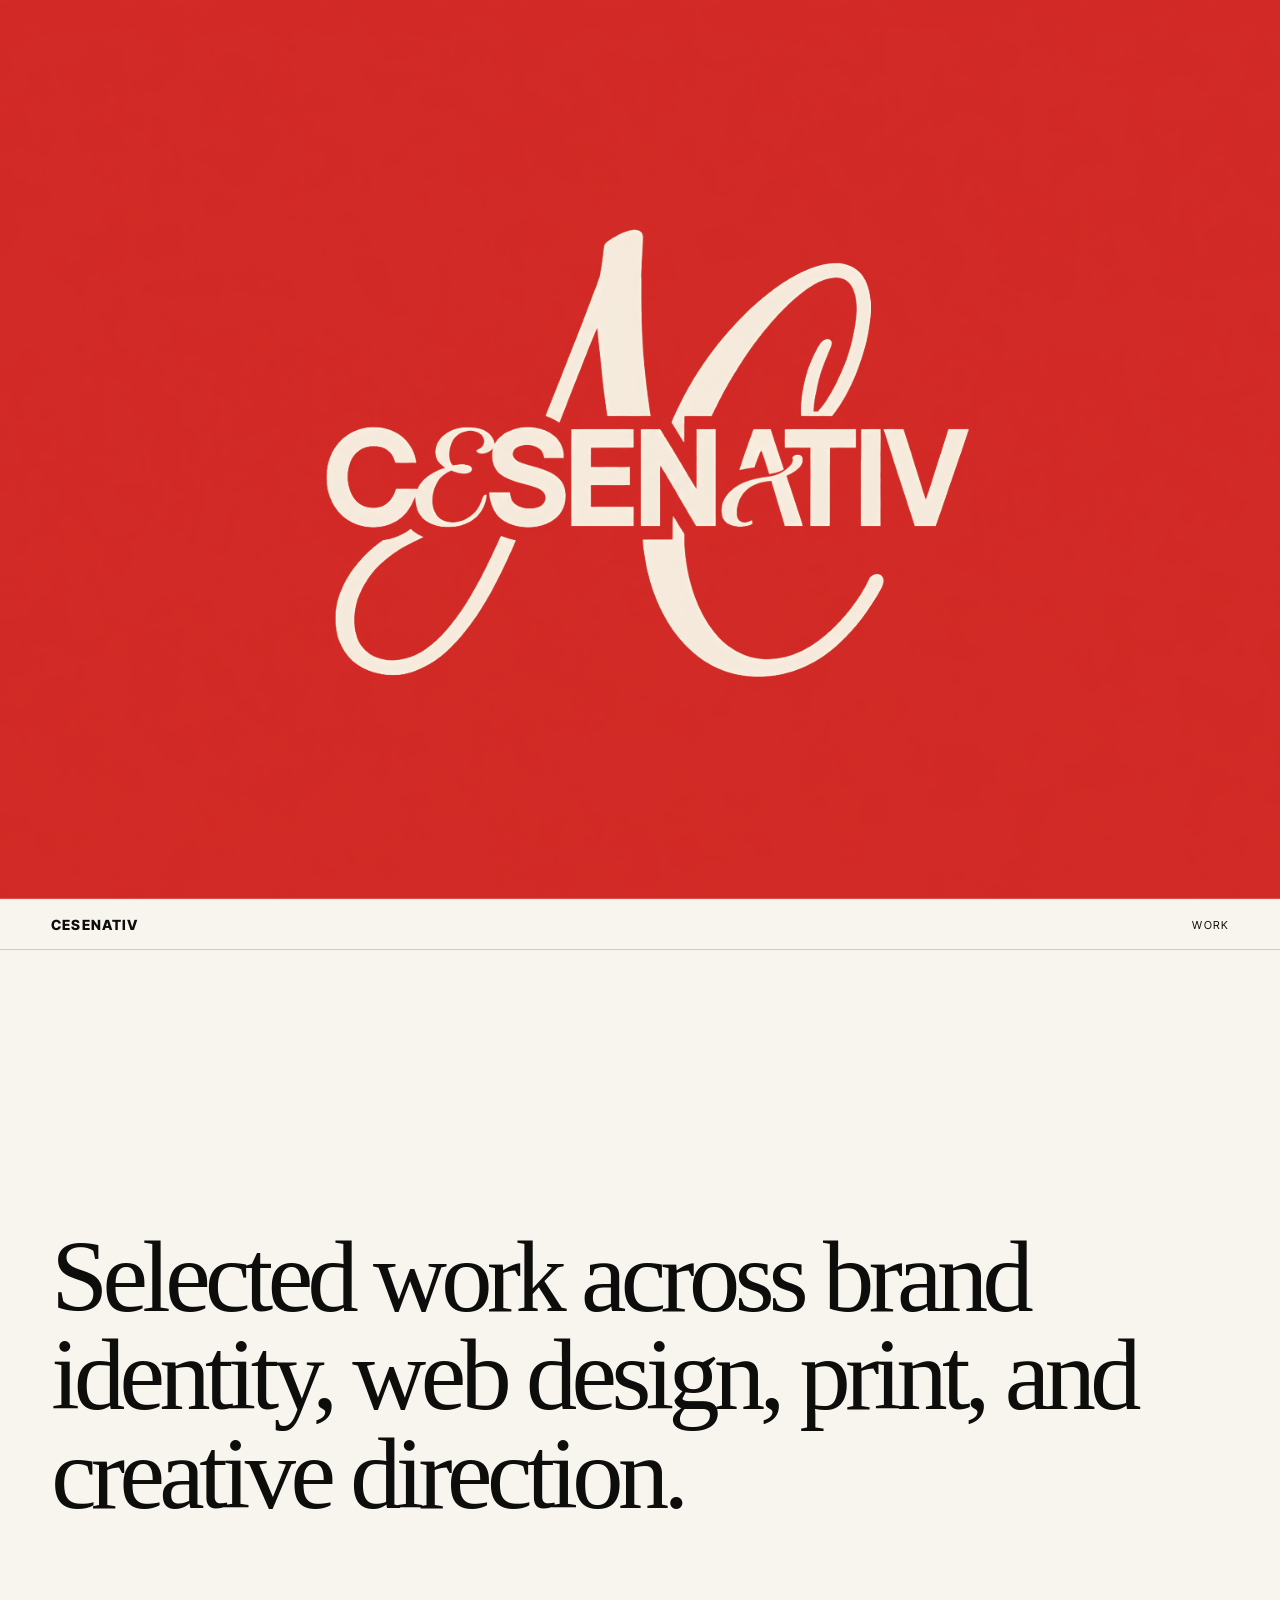
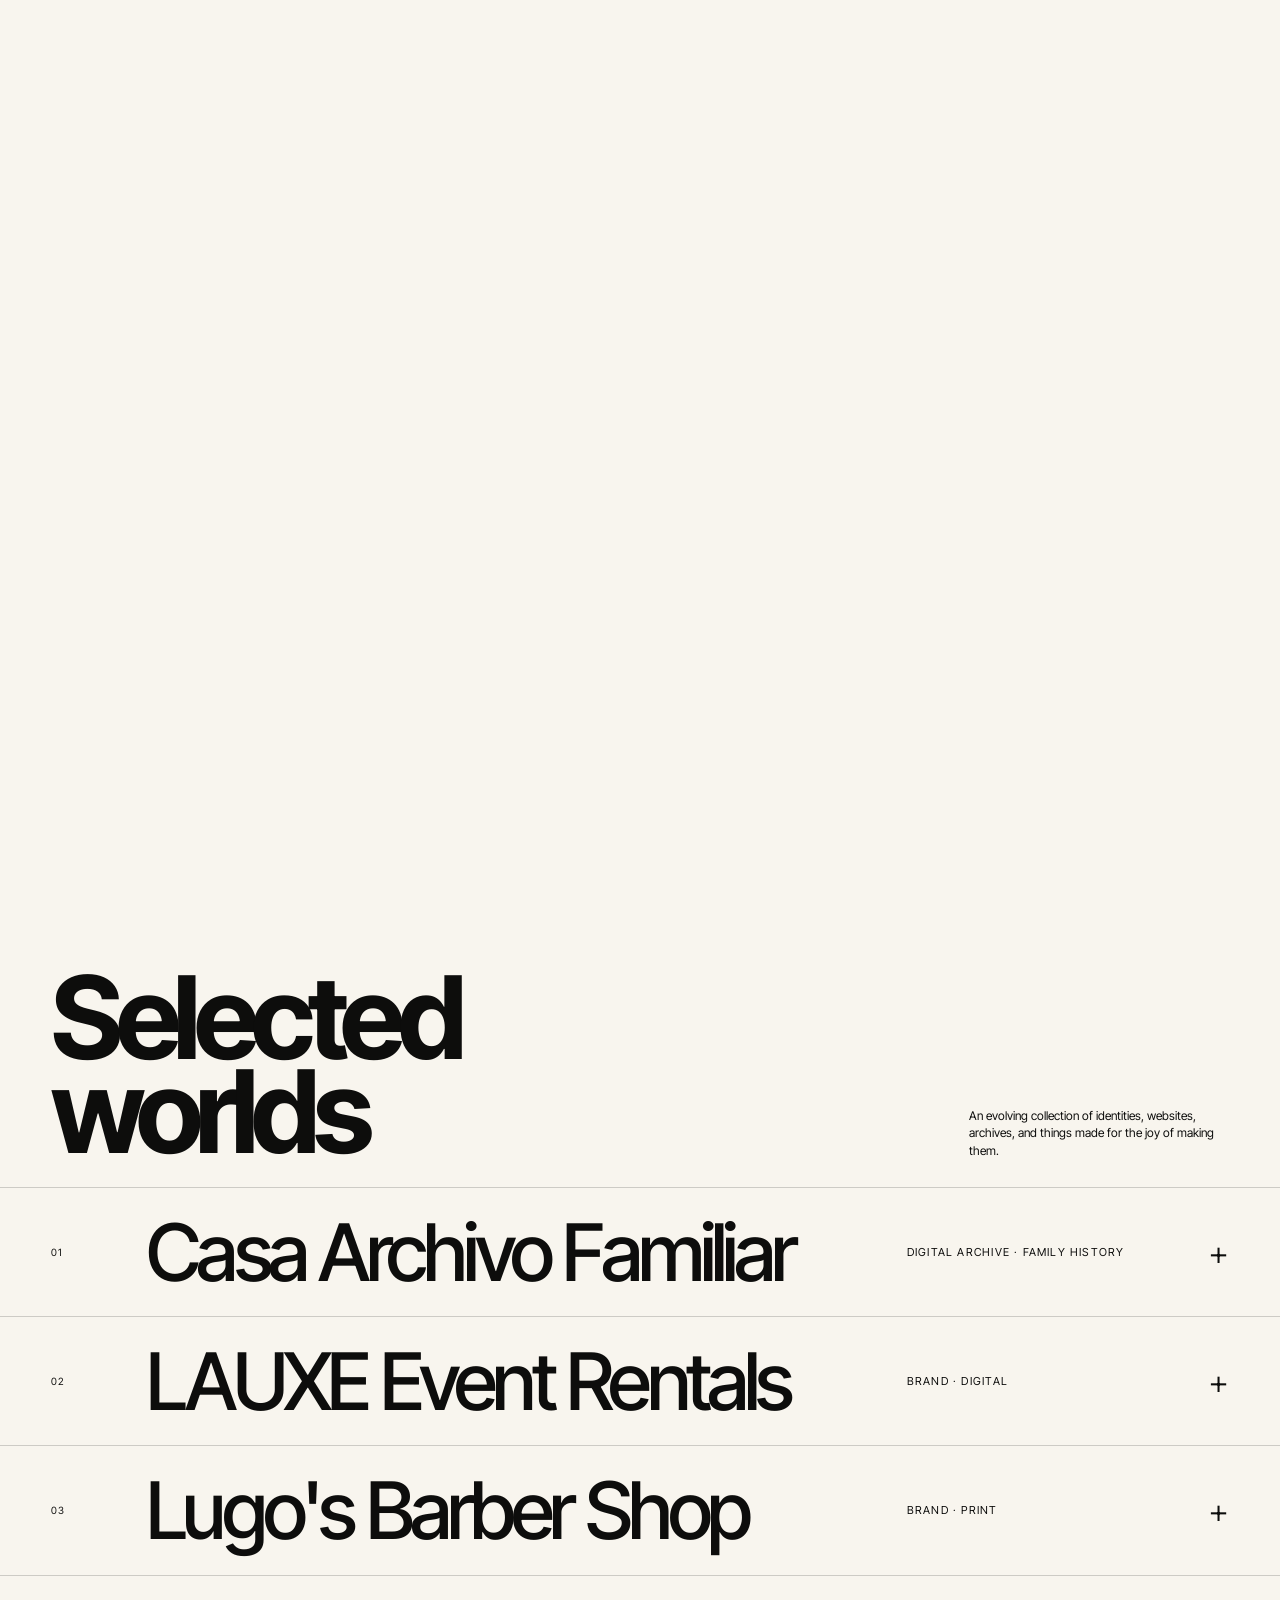
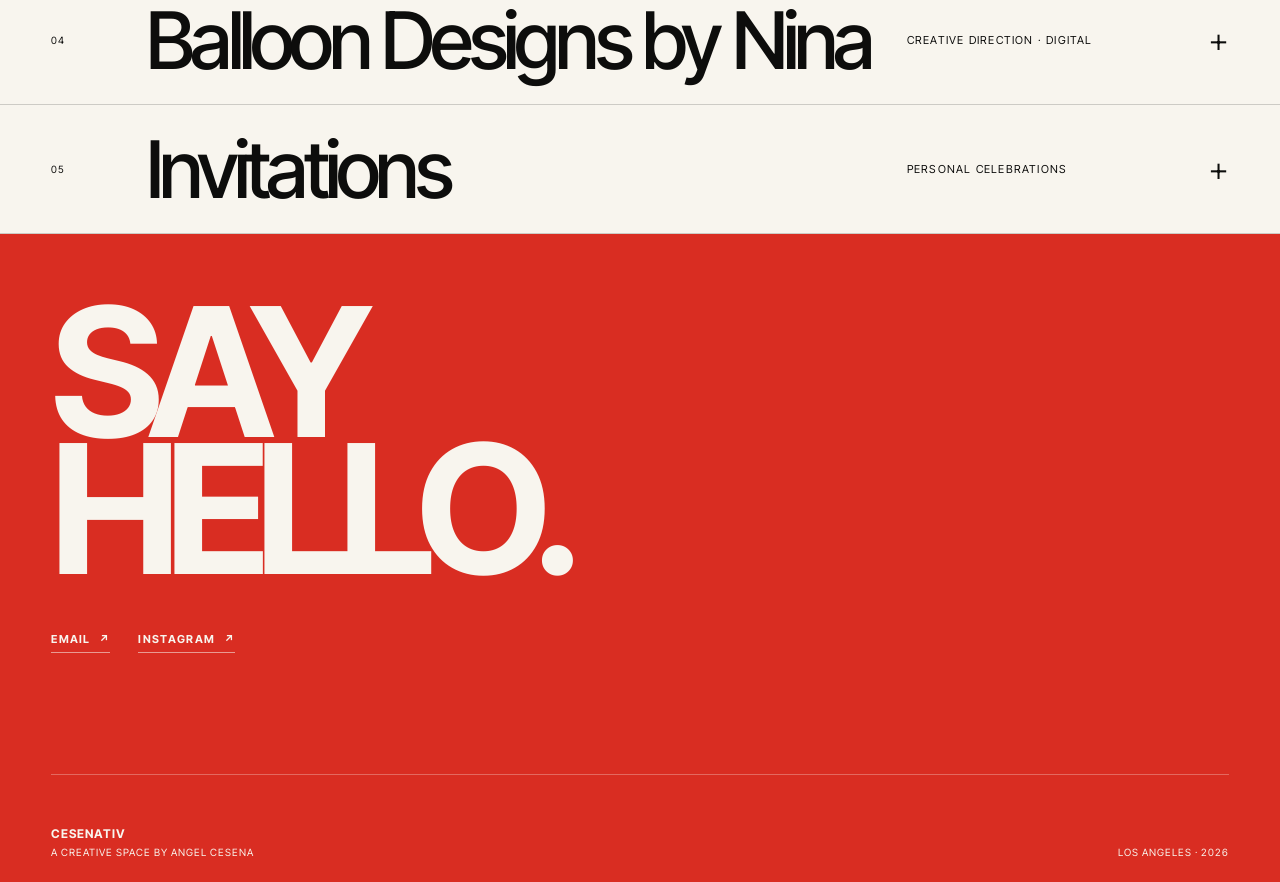
==== index.html @ b9d5e125 "Simplify mobile ending with Say Hello section" ====
<!doctype html>
<html lang="en">
<head>
  <meta charset="utf-8">
  <meta name="viewport" content="width=device-width,initial-scale=1,viewport-fit=cover">
  <meta name="theme-color" content="#f8f5ee">
  <meta name="description" content="CESENATIV — a creative space by Angel Cesena.">
  <title>CESENATIV — Angel Cesena</title>
  <link rel="preconnect" href="https://fonts.googleapis.com">
  <link rel="preconnect" href="https://fonts.gstatic.com" crossorigin>
  <link href="https://fonts.googleapis.com/css2?family=Inter+Tight:wght@400;500;600;700;800&display=swap" rel="stylesheet">
  <style>
    :root{--cream:#f8f5ee;--ink:#0d0d0c;--red:#d92d22;--line:rgba(13,13,12,.18);--pad:clamp(18px,4vw,62px)}
    *{box-sizing:border-box}html{scroll-behavior:smooth}body{margin:0;background:var(--cream);color:var(--ink);font-family:'Inter Tight',Arial,sans-serif;-webkit-font-smoothing:antialiased}a{color:inherit;text-decoration:none}img{display:block;width:100%}.serif{font-family:Georgia,'Times New Roman',serif;font-weight:400}
    .film{height:100svh;overflow:hidden;background:var(--red)}.hero-art{width:100%;height:100%;object-fit:cover;object-position:center;display:block}
    .nav{position:sticky;top:0;z-index:30;display:flex;align-items:center;justify-content:space-between;padding:16px var(--pad);background:rgba(248,245,238,.94);backdrop-filter:blur(12px);border-bottom:1px solid var(--line)}.brand{font-size:14px;font-weight:800;letter-spacing:.08em}.navlinks{display:flex;gap:20px;font-size:11px;text-transform:uppercase;letter-spacing:.1em}
    .manifesto{min-height:170svh;position:relative}.manifesto-inner{position:sticky;top:49px;min-height:calc(100svh - 49px);display:flex;align-items:center;padding:70px var(--pad)}.manifesto p{max-width:1320px;margin:0;font-size:clamp(49px,8vw,122px);line-height:.96;letter-spacing:-.055em}.manifesto .char{opacity:.13;transition:opacity .05s linear}.manifesto .char.on{opacity:1}
    .work-head{display:flex;justify-content:space-between;align-items:end;gap:30px;padding:90px var(--pad) 28px;border-bottom:1px solid var(--line)}.work-head h1{margin:0;font-size:clamp(55px,9vw,138px);line-height:.82;letter-spacing:-.065em}.work-head p{max-width:260px;margin:0;font-size:12px;line-height:1.45}
    .work-row{border-bottom:1px solid var(--line)}.work-row summary{list-style:none;cursor:pointer;display:grid;grid-template-columns:75px 1fr minmax(160px,260px) 42px;gap:20px;align-items:center;padding:30px var(--pad)}.work-row summary::-webkit-details-marker{display:none}.row-title{font-size:clamp(42px,6.2vw,96px);font-weight:500;line-height:.86;letter-spacing:-.06em}.row-type{font-size:11px;text-transform:uppercase;letter-spacing:.11em}.plus{font-size:34px;font-weight:300;text-align:right;transition:transform .25s ease}.work-row[open] .plus{transform:rotate(45deg)}.drop{display:grid;grid-template-columns:minmax(0,1.4fr) minmax(240px,.6fr);gap:var(--pad);padding:10px var(--pad) var(--pad)}.drop-media{overflow:hidden;aspect-ratio:16/10;background:#ddd}.drop-media img{height:100%;object-fit:cover}.drop-copy{display:flex;flex-direction:column;justify-content:flex-end;align-items:flex-start;padding-bottom:5px}.drop-copy p{max-width:390px;margin:0;font-size:15px;line-height:1.5}.invite-drop{grid-template-columns:1.15fr .85fr}.invite-stack{display:grid;grid-template-columns:1fr 1fr;gap:12px}.invite-stack img{height:100%;object-fit:cover;min-height:0}
    .project{display:grid;grid-template-columns:minmax(0,1.35fr) minmax(280px,.65fr);gap:var(--pad);padding:var(--pad);border-bottom:1px solid var(--line)}.project:nth-of-type(even){grid-template-columns:minmax(280px,.65fr) minmax(0,1.35fr)}.project:nth-of-type(even) .project-media{order:2}.project-media{overflow:hidden;background:#ddd;aspect-ratio:4/3}.project-media img{height:100%;object-fit:cover;transition:transform .7s ease}.project:hover .project-media img{transform:scale(1.02)}.project-info{display:flex;flex-direction:column;justify-content:space-between;padding:2px 0}.num,.meta{font-size:10px;text-transform:uppercase;letter-spacing:.13em}.project h2{margin:50px 0 18px;font-size:clamp(45px,6vw,94px);line-height:.9;letter-spacing:-.055em}.project p{max-width:400px;margin:0;font-size:14px;line-height:1.5}.visit{display:inline-block;margin-top:28px;font-size:11px;font-weight:700;text-transform:uppercase;letter-spacing:.1em}.visit:after{content:' ↗'}
    .type-project{display:grid;grid-template-columns:120px 1fr auto;align-items:center;gap:30px;padding:clamp(70px,10vw,145px) var(--pad);background:var(--red);color:var(--cream);border-bottom:1px solid var(--ink)}.type-project h2{font-size:clamp(52px,9.5vw,150px);line-height:.83;letter-spacing:-.065em;margin:0}.type-project p{max-width:230px;font-size:12px;line-height:1.45;margin:0}.type-project .visit{margin-top:16px}
    .invitations{padding:95px var(--pad) 110px;background:var(--ink);color:var(--cream)}.invite-head{display:grid;grid-template-columns:1fr 1fr;gap:30px;align-items:end;margin-bottom:50px}.invite-head h2{font-size:clamp(56px,10vw,150px);line-height:.82;letter-spacing:-.065em;margin:0}.invite-head p{max-width:360px;margin:0 0 5px;font-size:14px;line-height:1.5}.invite-wall{display:grid;grid-template-columns:1.2fr .8fr;gap:18px}.invite-wall img{height:100%;object-fit:cover}.invite-main{aspect-ratio:1/1}.invite-pair{display:grid;grid-template-rows:1fr 1fr;gap:18px}.invite-pair figure{margin:0;overflow:hidden;min-height:0}
    .playground{position:relative;min-height:1200px;overflow:hidden;padding:95px var(--pad)}.playground h2{font-size:clamp(60px,12vw,180px);line-height:.78;letter-spacing:-.07em;margin:0;position:relative;z-index:2}.scribble{position:absolute;border-radius:50%;background:var(--red);width:38vw;height:38vw;right:-8vw;top:220px}.work-bit{position:absolute;margin:0;background:white;padding:10px;box-shadow:0 16px 50px rgba(0,0,0,.13);transition:transform .35s ease;z-index:3}.work-bit:hover{transform:rotate(0deg) scale(1.025)}.work-bit img{height:100%;object-fit:cover}.work-bit figcaption{font-size:12px;font-weight:700;text-transform:uppercase;letter-spacing:.08em;padding:10px 3px 3px}.bit-one{width:min(35vw,470px);left:7vw;top:330px;transform:rotate(-5deg)}.bit-two{width:min(29vw,390px);right:9vw;top:510px;transform:rotate(7deg)}.bit-three{width:min(33vw,440px);left:34vw;top:760px;transform:rotate(-2deg)}.stamp{position:absolute;font:italic clamp(40px,7vw,110px) Georgia,serif;color:var(--red);right:6vw;bottom:85px;transform:rotate(-8deg)}
    .end{background:var(--red);color:var(--cream);padding:100px var(--pad) 24px}.end h2{font-size:clamp(76px,15vw,220px);line-height:.76;letter-spacing:-.075em;margin:0}.end-row{display:flex;justify-content:space-between;align-items:end;gap:30px;margin-top:90px;font-size:11px;text-transform:uppercase;letter-spacing:.1em}
    @media(max-width:760px){.merge-word{font-size:clamp(48px,16vw,76px)}.final-word{font-size:clamp(54px,18vw,86px)}.nav{padding:15px 18px}.navlinks{gap:14px}.manifesto{min-height:150svh}.manifesto-inner{padding:55px 18px}.manifesto p{font-size:clamp(45px,13vw,65px)}.work-head{padding:80px 18px 22px;align-items:start;flex-direction:column}.work-row summary{grid-template-columns:26px 1fr 30px;gap:10px;padding:25px 18px}.row-title{font-size:clamp(39px,12.5vw,58px);line-height:.9}.row-type{display:none}.plus{font-size:28px}.drop,.invite-drop{grid-template-columns:1fr;gap:22px;padding:0 18px 28px}.drop-media{aspect-ratio:4/5}.drop-copy{padding:0 0 5px}.invite-stack{gap:8px}}
    .hello{min-height:72svh;background:var(--red);color:var(--cream);padding:70px var(--pad) 22px;display:flex;flex-direction:column;justify-content:space-between}.hello h2{margin:0;font-size:clamp(78px,18vw,180px);line-height:.76;letter-spacing:-.075em}.hello-links{display:flex;gap:28px;margin-top:54px}.hello-links a{font-size:11px;font-weight:700;letter-spacing:.12em;text-transform:uppercase;border-bottom:1px solid rgba(248,245,238,.55);padding-bottom:6px}.hello-links span{margin-left:5px}.hello-foot{display:flex;justify-content:space-between;align-items:flex-end;gap:24px;padding-top:50px;font-size:10px;line-height:1.5;text-transform:uppercase;letter-spacing:.1em;border-top:1px solid rgba(248,245,238,.3)}.hello-foot div{display:flex;flex-direction:column;gap:2px}.hello-foot strong{font-size:12px;letter-spacing:.08em}
    @media(max-width:760px){.hello{min-height:70svh;padding:62px 18px 18px}.hello h2{font-size:clamp(76px,24vw,112px);line-height:.78}.hello-links{margin-top:44px;gap:22px}.hello-foot{padding-top:34px;align-items:flex-start;flex-direction:column;gap:16px}}
    @media(prefers-reduced-motion:reduce){html{scroll-behavior:auto}.project-media img,.work-bit{transition:none}.word-a,.word-b,.merge-plus{display:none}.final-word{animation:none;opacity:1;transform:none;filter:none}}
  </style>
</head>
<body>
  <header class="film" id="top"><img class="hero-art" src="assets/cesenativ-hero.png" alt="CESENATIV"></header>
  <nav class="nav"><a class="brand" href="#top">CESENATIV</a><div class="navlinks"><a href="#work">Work</a></div></nav>
  <main>
    <section class="manifesto"><div class="manifesto-inner"><p class="serif" data-scroll-text>Selected work across brand identity, web design, print, and creative direction.</p></div></section>
    <section id="work"><header class="work-head"><h1>Selected<br>worlds</h1><p>An evolving collection of identities, websites, archives, and things made for the joy of making them.</p></header>
      <details class="work-row"><summary><span class="num">01</span><span class="row-title">Casa Archivo Familiar</span><span class="row-type">Digital archive · Family history</span><span class="plus">+</span></summary><div class="drop"><a class="drop-media" href="https://casaarchivofamiliar.com" target="_blank" rel="noreferrer"><img src="CAF_project_card.png" alt="Casa Archivo Familiar"></a><div class="drop-copy"><p>A living home for generations of photographs and family stories.</p><a class="visit" href="https://casaarchivofamiliar.com" target="_blank" rel="noreferrer">Enter the archive</a></div></div></details>
      <details class="work-row"><summary><span class="num">02</span><span class="row-title">LAUXE Event Rentals</span><span class="row-type">Brand · Digital</span><span class="plus">+</span></summary><div class="drop"><a class="drop-media" href="https://lauxeeventrentals.netlify.app" target="_blank" rel="noreferrer"><img src="assets/lauxe-site.jpg" alt="LAUXE Event Rentals"></a><div class="drop-copy"><p>A dramatic identity and mobile experience for celebrations with presence.</p><a class="visit" href="https://lauxeeventrentals.netlify.app" target="_blank" rel="noreferrer">View site</a></div></div></details>
      <details class="work-row"><summary><span class="num">03</span><span class="row-title">Lugo's Barber Shop</span><span class="row-type">Brand · Print</span><span class="plus">+</span></summary><div class="drop"><div class="drop-media"><img src="LUGOSBANNER.png" alt="Lugo's Barber Shop"></div><div class="drop-copy"><p>Neighborhood heritage shaped into a confident barbershop identity.</p></div></div></details>
      <details class="work-row"><summary><span class="num">04</span><span class="row-title">Balloon Designs by Nina</span><span class="row-type">Creative direction · Digital</span><span class="plus">+</span></summary><div class="drop"><a class="drop-media" href="https://balloonsbynina.com" target="_blank" rel="noreferrer"><img src="assets/bdn-site-mobile.jpg" alt="Balloon Designs by Nina website"></a><div class="drop-copy"><p>The family studio where so much of my eye was formed.</p><a class="visit" href="https://balloonsbynina.com" target="_blank" rel="noreferrer">Visit site</a></div></div></details>
      <details class="work-row"><summary><span class="num">05</span><span class="row-title">Invitations</span><span class="row-type">Personal celebrations</span><span class="plus">+</span></summary><div class="drop invite-drop"><div class="drop-media"><img src="assets/roundup.jpg" alt="Angel's 28th Roundup invitation world"></div><div class="invite-stack"><img src="a-charmed-gathering-invie-front.jpg" alt="A Charmed Gathering invitation front"><img src="a-charmed-gathering-invite-back.jpg" alt="A Charmed Gathering invitation back"></div></div></details>
    </section>
    <section class="hello" id="hello">
      <div class="hello-inner">
        <h2>SAY<br>HELLO.</h2>
        <div class="hello-links">
          <a href="mailto:" aria-label="Email Angel">EMAIL <span>↗</span></a>
          <a href="https://www.instagram.com/" target="_blank" rel="noreferrer" aria-label="Instagram">INSTAGRAM <span>↗</span></a>
        </div>
      </div>
      <div class="hello-foot">
        <div><strong>CESENATIV</strong><span>A creative space by Angel Cesena</span></div>
        <span>Los Angeles · 2026</span>
      </div>
    </section>
  </main>
  <script>
    const text=document.querySelector('[data-scroll-text]');
    const chars=[...text.textContent].map(c=>{const s=document.createElement('span');s.className='char';s.textContent=c;return s});text.textContent='';chars.forEach(s=>text.appendChild(s));
    let ticking=false;function reveal(){const section=document.querySelector('.manifesto'),start=section.offsetTop-innerHeight*.68,end=section.offsetTop+section.offsetHeight-innerHeight,progress=Math.max(0,Math.min(1,(scrollY-start)/Math.max(1,end-start))),count=Math.floor(progress*(chars.length+5));chars.forEach((c,i)=>c.classList.toggle('on',i<count));ticking=false}addEventListener('scroll',()=>{if(!ticking){requestAnimationFrame(reveal);ticking=true}},{passive:true});addEventListener('resize',reveal);reveal();
  </script>
</body>
</html>
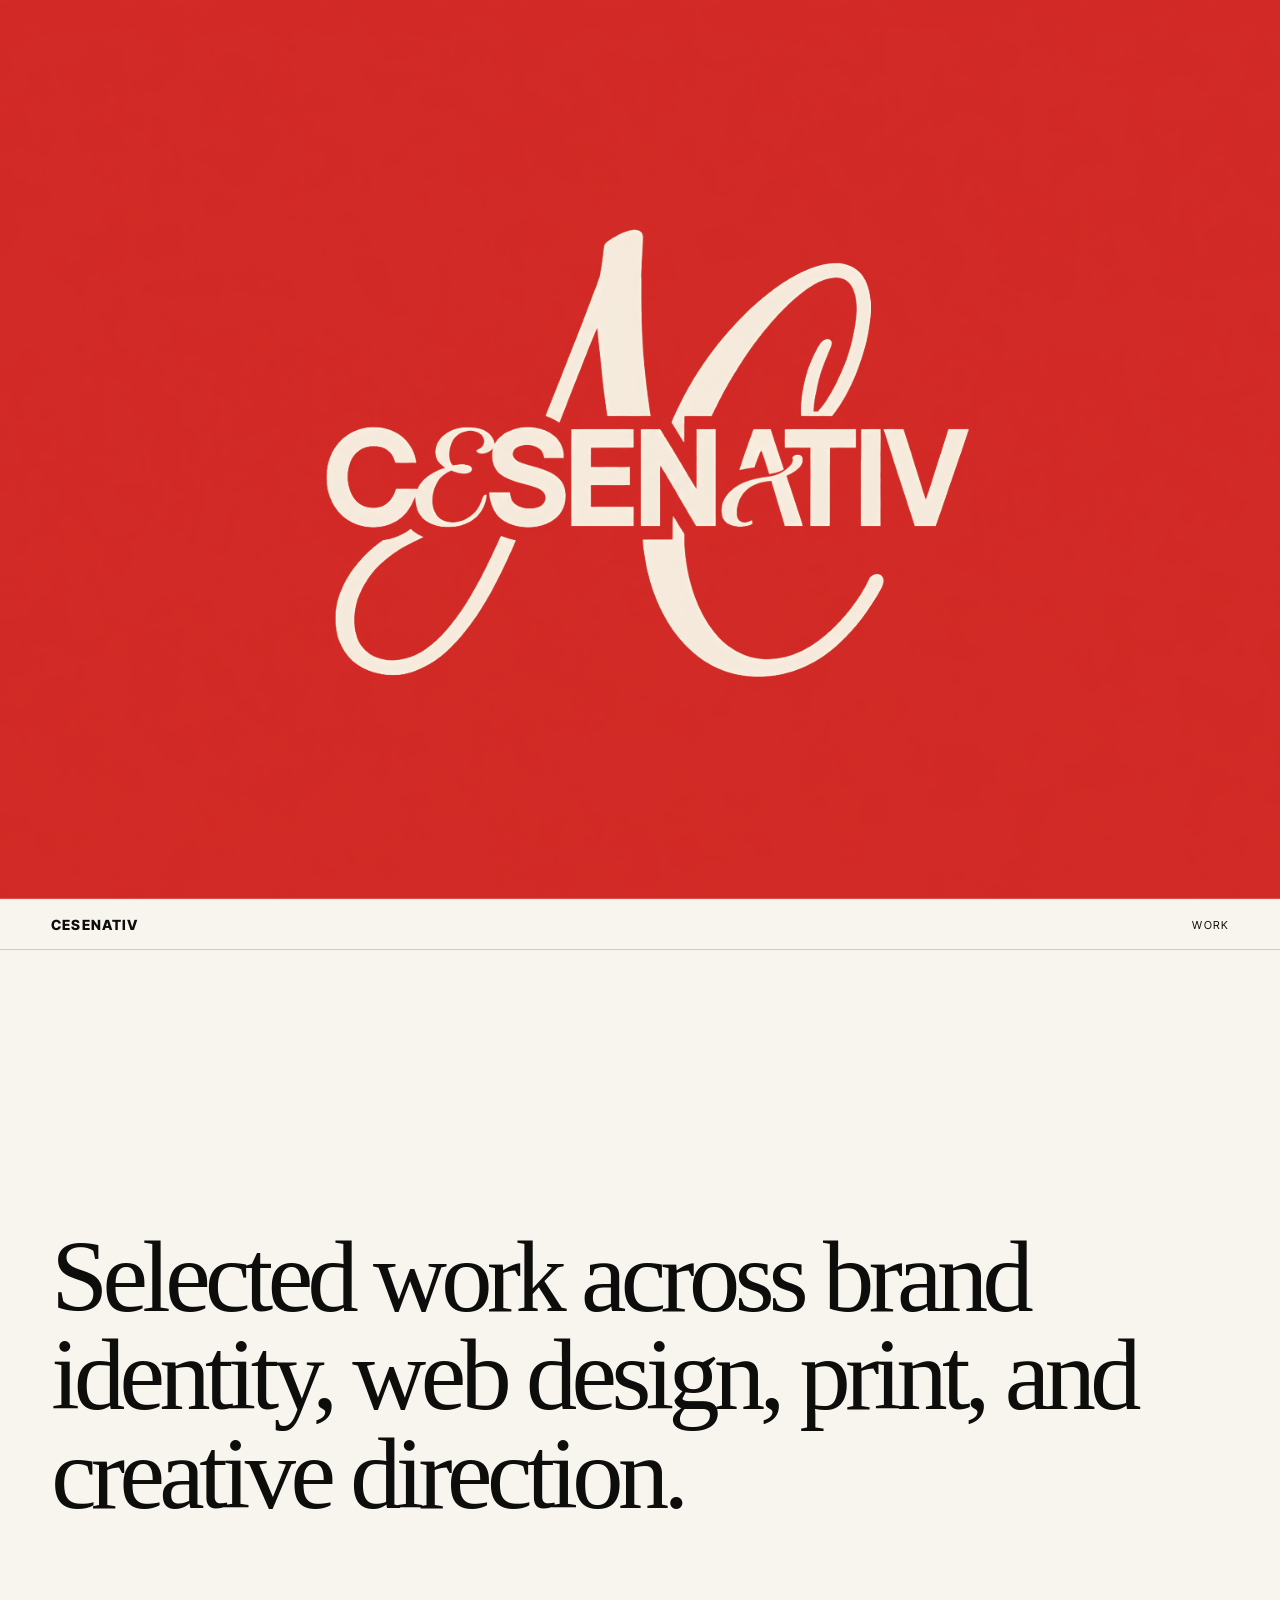
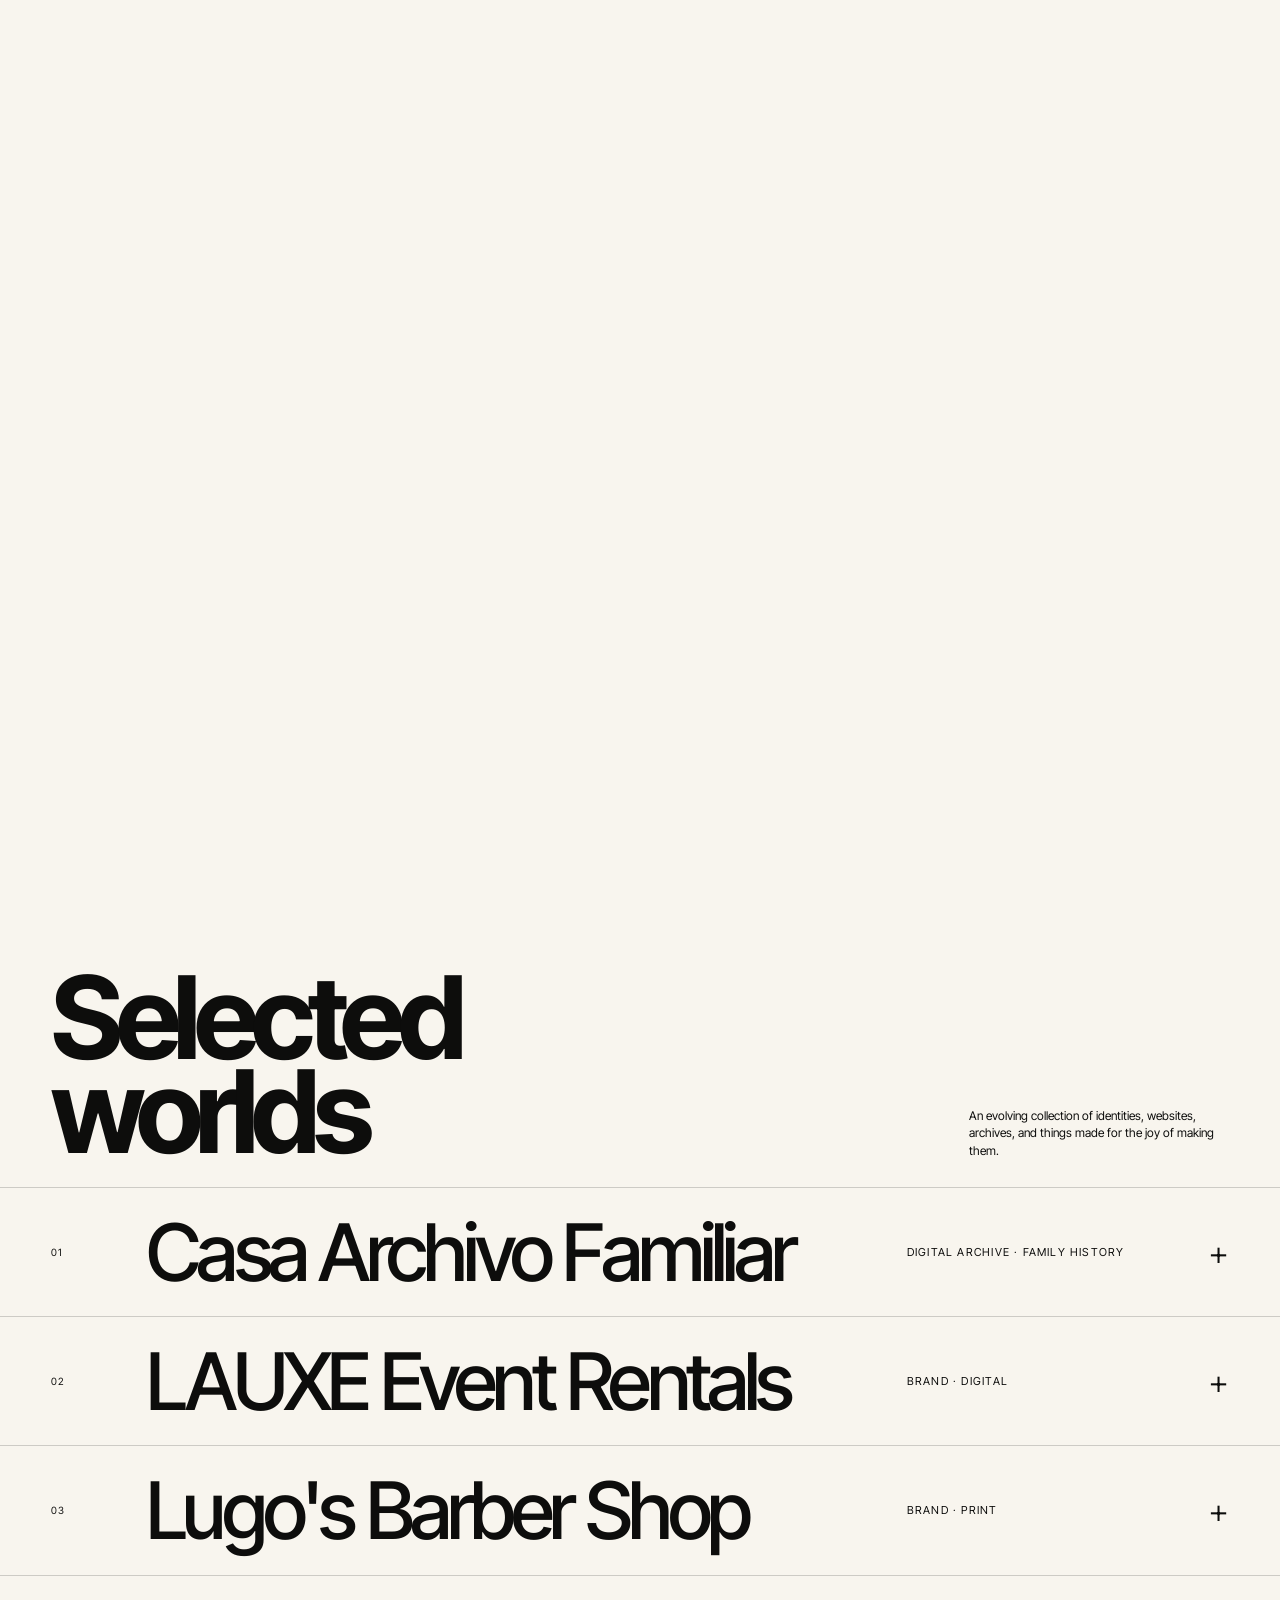
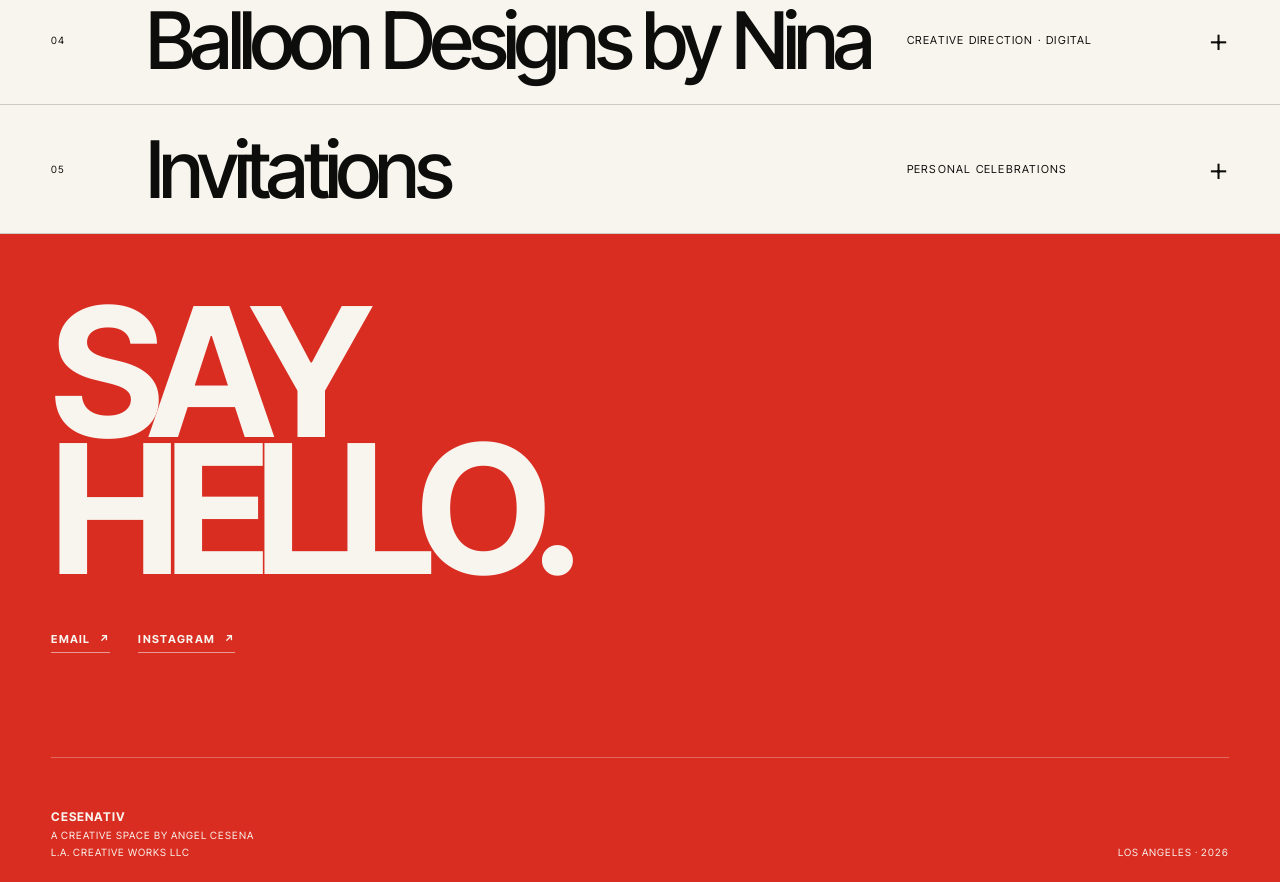
==== commit 5729a325: "Add CESENATIV contact links and LA Creative Works credit" ====
--- a/index.html
+++ b/index.html
@@ -44,12 +44,12 @@
       <div class="hello-inner">
         <h2>SAY<br>HELLO.</h2>
         <div class="hello-links">
-          <a href="mailto:" aria-label="Email Angel">EMAIL <span>↗</span></a>
-          <a href="https://www.instagram.com/" target="_blank" rel="noreferrer" aria-label="Instagram">INSTAGRAM <span>↗</span></a>
+          <a href="mailto:angelcesena.studio@gmail.com" aria-label="Email Angel">EMAIL <span>↗</span></a>
+          <a href="https://www.instagram.com/cesenativ/" target="_blank" rel="noreferrer" aria-label="Instagram @cesenativ">INSTAGRAM <span>↗</span></a>
         </div>
       </div>
       <div class="hello-foot">
-        <div><strong>CESENATIV</strong><span>A creative space by Angel Cesena</span></div>
+        <div><strong>CESENATIV</strong><span>A creative space by Angel Cesena</span><span>L.A. Creative Works LLC</span></div>
         <span>Los Angeles · 2026</span>
       </div>
     </section>
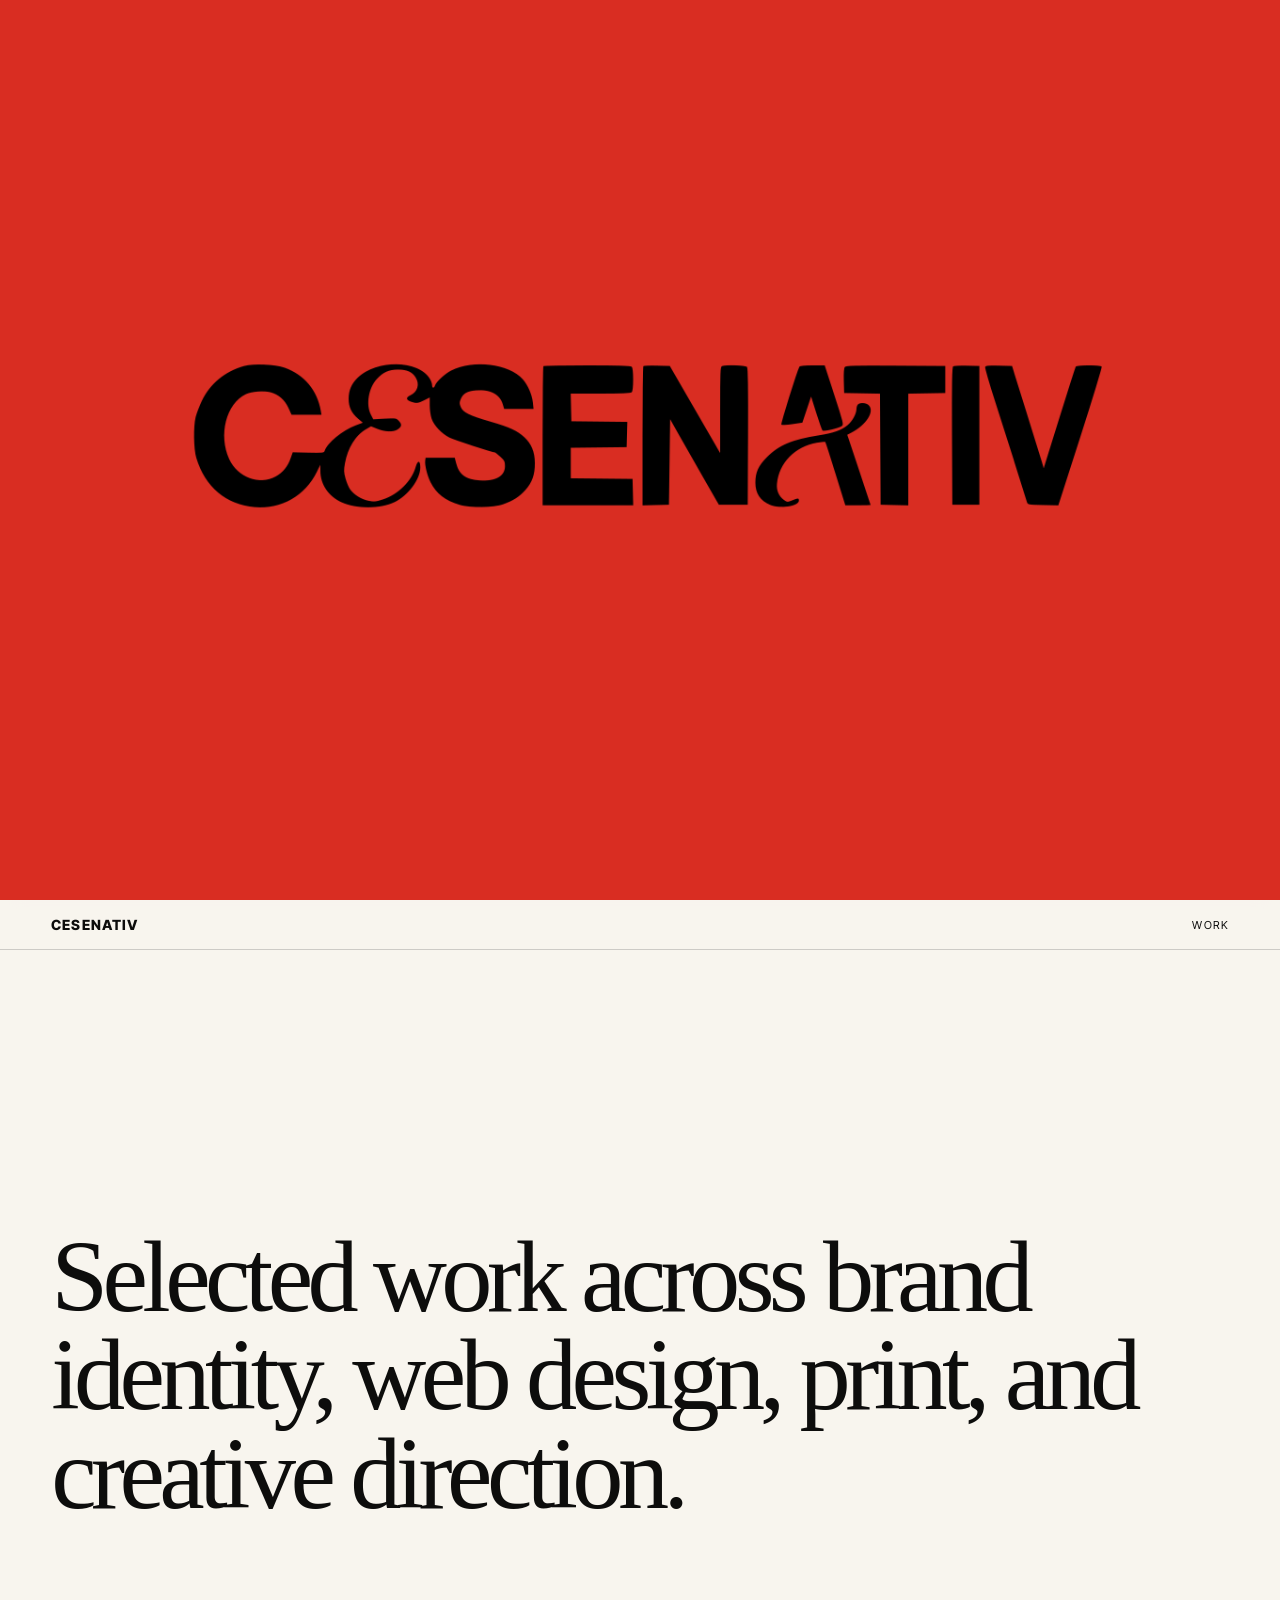
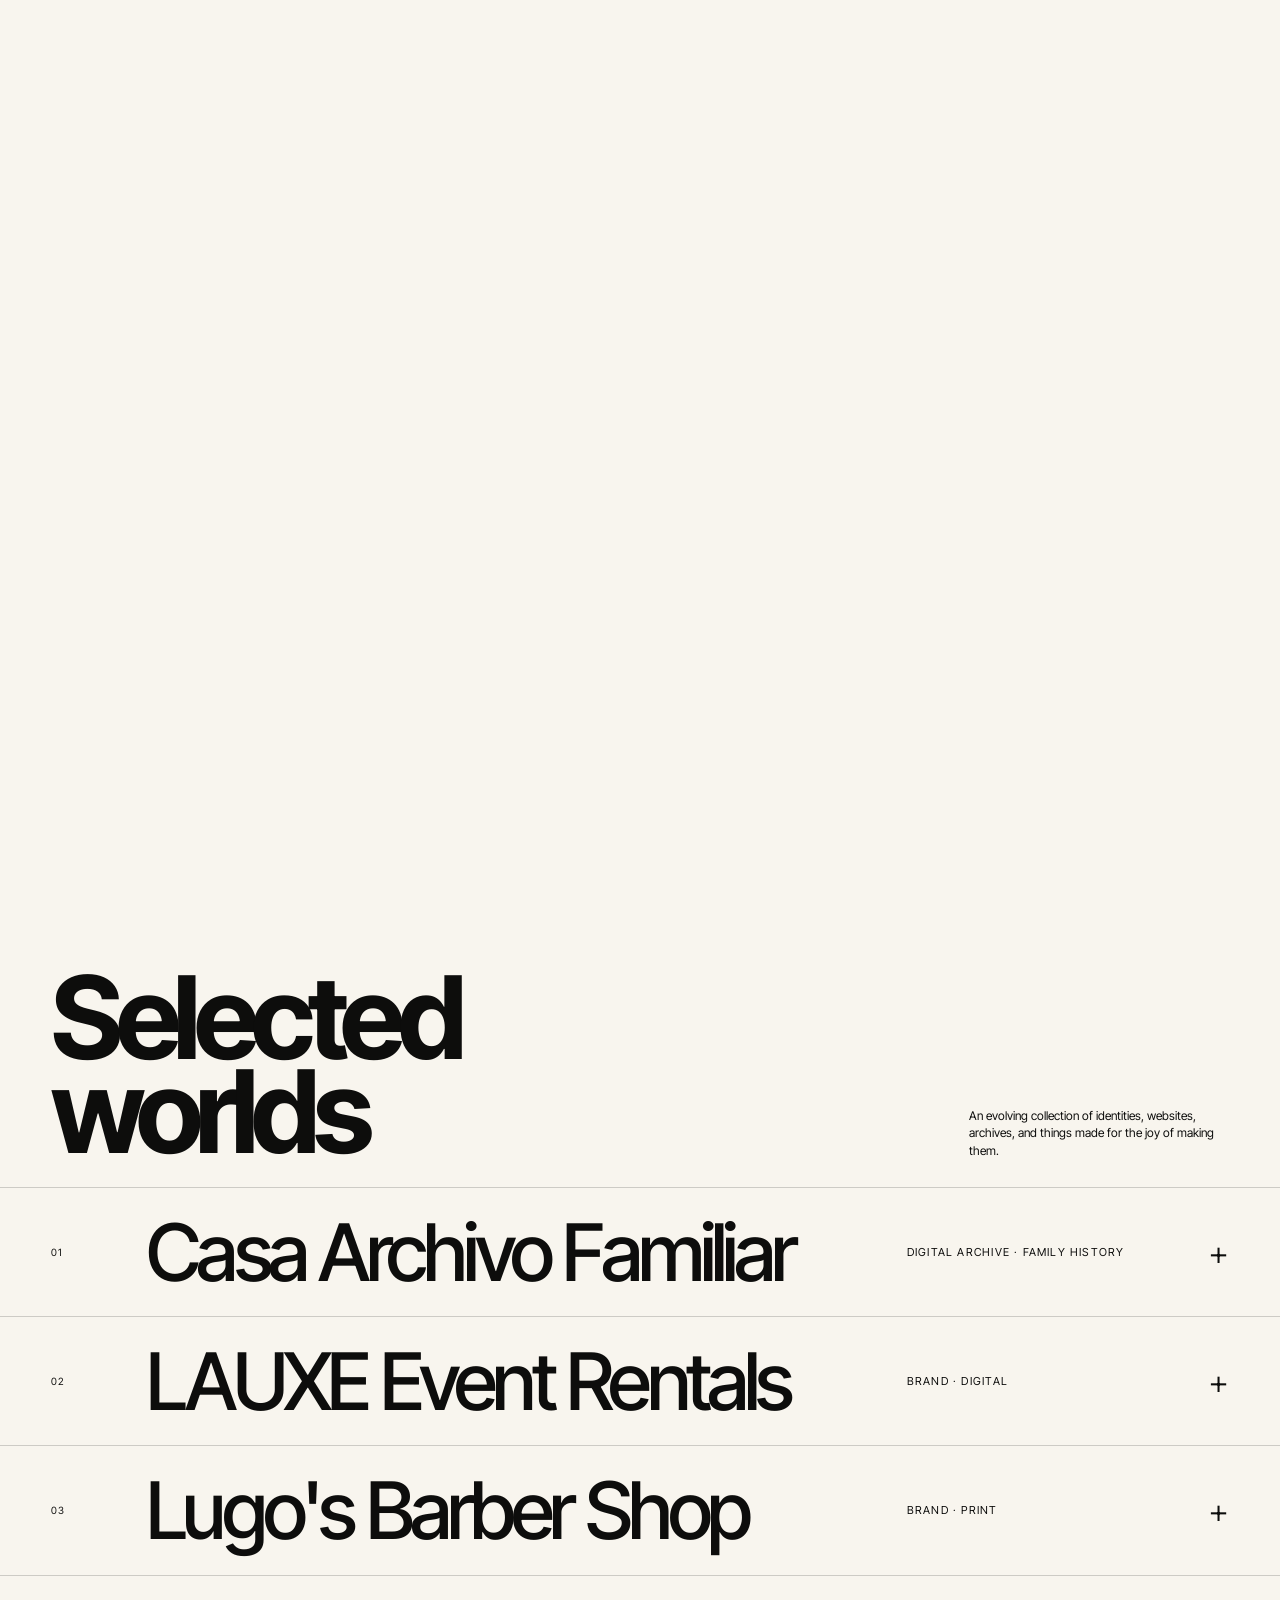
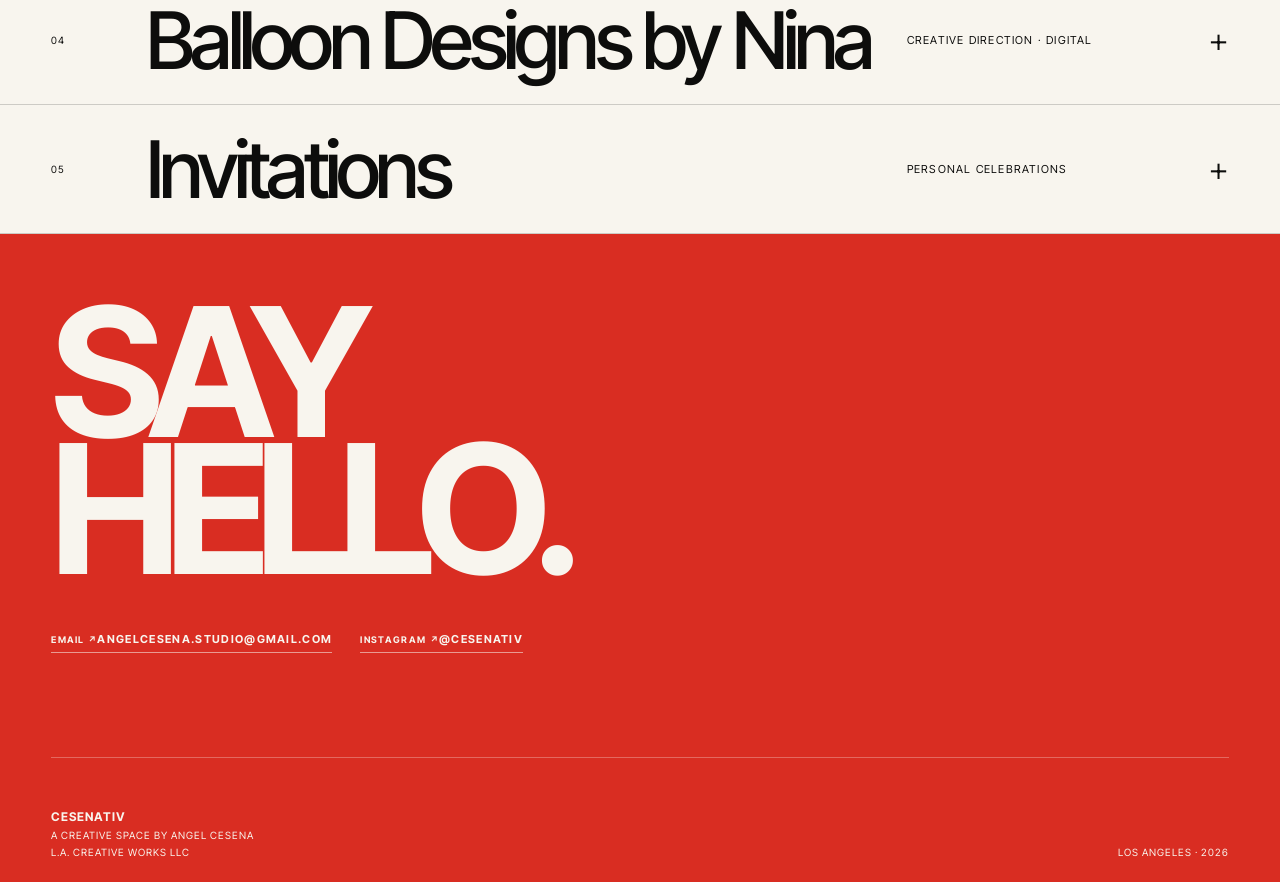
==== commit b59d8ff3: "Rebuild mobile portfolio layout" ====
--- a/index.html
+++ b/index.html
@@ -23,13 +23,57 @@
     .playground{position:relative;min-height:1200px;overflow:hidden;padding:95px var(--pad)}.playground h2{font-size:clamp(60px,12vw,180px);line-height:.78;letter-spacing:-.07em;margin:0;position:relative;z-index:2}.scribble{position:absolute;border-radius:50%;background:var(--red);width:38vw;height:38vw;right:-8vw;top:220px}.work-bit{position:absolute;margin:0;background:white;padding:10px;box-shadow:0 16px 50px rgba(0,0,0,.13);transition:transform .35s ease;z-index:3}.work-bit:hover{transform:rotate(0deg) scale(1.025)}.work-bit img{height:100%;object-fit:cover}.work-bit figcaption{font-size:12px;font-weight:700;text-transform:uppercase;letter-spacing:.08em;padding:10px 3px 3px}.bit-one{width:min(35vw,470px);left:7vw;top:330px;transform:rotate(-5deg)}.bit-two{width:min(29vw,390px);right:9vw;top:510px;transform:rotate(7deg)}.bit-three{width:min(33vw,440px);left:34vw;top:760px;transform:rotate(-2deg)}.stamp{position:absolute;font:italic clamp(40px,7vw,110px) Georgia,serif;color:var(--red);right:6vw;bottom:85px;transform:rotate(-8deg)}
     .end{background:var(--red);color:var(--cream);padding:100px var(--pad) 24px}.end h2{font-size:clamp(76px,15vw,220px);line-height:.76;letter-spacing:-.075em;margin:0}.end-row{display:flex;justify-content:space-between;align-items:end;gap:30px;margin-top:90px;font-size:11px;text-transform:uppercase;letter-spacing:.1em}
     @media(max-width:760px){.merge-word{font-size:clamp(48px,16vw,76px)}.final-word{font-size:clamp(54px,18vw,86px)}.nav{padding:15px 18px}.navlinks{gap:14px}.manifesto{min-height:150svh}.manifesto-inner{padding:55px 18px}.manifesto p{font-size:clamp(45px,13vw,65px)}.work-head{padding:80px 18px 22px;align-items:start;flex-direction:column}.work-row summary{grid-template-columns:26px 1fr 30px;gap:10px;padding:25px 18px}.row-title{font-size:clamp(39px,12.5vw,58px);line-height:.9}.row-type{display:none}.plus{font-size:28px}.drop,.invite-drop{grid-template-columns:1fr;gap:22px;padding:0 18px 28px}.drop-media{aspect-ratio:4/5}.drop-copy{padding:0 0 5px}.invite-stack{gap:8px}}
+    .work-break{display:none}
     .hello{min-height:72svh;background:var(--red);color:var(--cream);padding:70px var(--pad) 22px;display:flex;flex-direction:column;justify-content:space-between}.hello h2{margin:0;font-size:clamp(78px,18vw,180px);line-height:.76;letter-spacing:-.075em}.hello-links{display:flex;gap:28px;margin-top:54px}.hello-links a{font-size:11px;font-weight:700;letter-spacing:.12em;text-transform:uppercase;border-bottom:1px solid rgba(248,245,238,.55);padding-bottom:6px}.hello-links span{margin-left:5px}.hello-foot{display:flex;justify-content:space-between;align-items:flex-end;gap:24px;padding-top:50px;font-size:10px;line-height:1.5;text-transform:uppercase;letter-spacing:.1em;border-top:1px solid rgba(248,245,238,.3)}.hello-foot div{display:flex;flex-direction:column;gap:2px}.hello-foot strong{font-size:12px;letter-spacing:.08em}
-    @media(max-width:760px){.hello{min-height:70svh;padding:62px 18px 18px}.hello h2{font-size:clamp(76px,24vw,112px);line-height:.78}.hello-links{margin-top:44px;gap:22px}.hello-foot{padding-top:34px;align-items:flex-start;flex-direction:column;gap:16px}}
+    @media(max-width:760px){
+      .film{height:100svh;background:#cb2c21;overflow:hidden;position:relative}
+      .film img{position:absolute;left:50%;top:46%;width:66vw;max-width:360px;height:auto;object-fit:contain;transform:translate(-50%,-50%);filter:grayscale(1) contrast(100) brightness(.72);mix-blend-mode:screen}
+      .manifesto{min-height:auto;padding:54px 18px 64px}
+      .manifesto-inner{position:relative;top:auto;height:auto;display:block}
+      .manifesto p{font-size:clamp(44px,11.5vw,64px);line-height:.98}
+      .char{color:var(--ink)!important}
+      .work-head{padding-top:54px}
+      .work-break{display:flex;min-height:34svh;background:var(--ink);color:var(--cream);padding:38px 18px;flex-direction:column;justify-content:center;align-items:flex-end;gap:4px;font-size:11px;letter-spacing:.32em}
+      .hello{min-height:70svh;padding:62px 18px 18px}.hello h2{font-size:clamp(76px,24vw,112px);line-height:.78}.hello-links{margin-top:44px;gap:22px}.hello-foot{padding-top:34px;align-items:flex-start;flex-direction:column;gap:16px}}
+    @media(max-width:760px){
+      html{scroll-padding-top:52px}
+      body{overflow-x:hidden}
+      .nav{position:fixed;top:0;left:0;right:0;height:52px;padding:0 18px;z-index:60;background:rgba(248,245,238,.97);border-bottom:1px solid rgba(13,13,12,.16)}
+      .brand{font-size:12px}.navlinks{font-size:10px}
+      .film{height:100svh;padding-top:52px;background:#d92d22;position:relative;display:flex;align-items:center;justify-content:center}
+      .film img{position:static;width:58vw;max-width:280px;height:auto;object-fit:contain;transform:none;filter:none;mix-blend-mode:normal}
+      .manifesto{min-height:82svh;padding:84px 18px 64px;position:relative;display:flex;align-items:center}
+      .manifesto:before{content:'01';position:absolute;top:30px;left:18px;font-size:9px;letter-spacing:.14em}
+      .manifesto:after{content:'INTRO';position:absolute;top:30px;right:18px;font-size:9px;letter-spacing:.14em}
+      .manifesto-inner{position:static!important;min-height:0;height:auto;padding:0!important;display:block}
+      .manifesto p{font-size:clamp(43px,11vw,58px);line-height:.98;letter-spacing:-.055em}
+      .manifesto .char{opacity:1!important;color:var(--ink)!important}
+      .work-head{padding:42px 18px 26px;gap:18px;align-items:flex-start;flex-direction:column;border-top:1px solid var(--line)}
+      .work-head h1{font-size:clamp(54px,15vw,74px);line-height:.83}
+      .work-head p{font-size:11px;line-height:1.45;max-width:260px}
+      .work-row summary{grid-template-columns:22px 1fr 24px;gap:9px;padding:23px 18px}
+      .num{font-size:9px}.row-title{font-size:clamp(38px,10.8vw,52px);line-height:.9;letter-spacing:-.055em}
+      .plus{font-size:25px}
+      .drop,.invite-drop{grid-template-columns:1fr;gap:18px;padding:0 18px 26px}
+      .drop-media{aspect-ratio:4/5}.drop-copy p{font-size:13px}.visit{margin-top:18px}
+      .invite-stack{gap:8px}
+      .work-break{display:flex;position:relative;min-height:34svh;background:var(--ink);color:var(--cream);padding:34px 18px;flex-direction:column;justify-content:center;align-items:flex-end;gap:5px;font-size:10px;letter-spacing:.34em;overflow:hidden}
+      .work-break:before{content:'&';position:absolute;left:8px;bottom:-58px;font:italic 230px/.8 Georgia,serif;color:rgba(248,245,238,.09);letter-spacing:0}
+      .hello{min-height:92svh;padding:56px 18px 20px;background:var(--red);display:flex;flex-direction:column;justify-content:space-between}
+      .hello h2{font-size:clamp(84px,25vw,118px);line-height:.76;letter-spacing:-.075em}
+      .hello-links{display:grid;grid-template-columns:1fr;gap:0;margin-top:56px}
+      .hello-links a{display:flex;flex-direction:column;gap:7px;padding:17px 0;border-top:1px solid rgba(248,245,238,.45);border-bottom:0;text-transform:none;letter-spacing:0}
+      .hello-links a:last-child{border-bottom:1px solid rgba(248,245,238,.45)}
+      .hello-links small{font-size:9px;font-weight:700;letter-spacing:.14em;text-transform:uppercase}
+      .hello-links b{font-size:15px;font-weight:400;letter-spacing:0;text-transform:none}
+      .hello-foot{margin-top:54px;padding-top:20px;border-top:0;align-items:flex-start;flex-direction:column;gap:18px;font-size:9px}
+      .hello-foot strong{font-size:11px}
+    }
     @media(prefers-reduced-motion:reduce){html{scroll-behavior:auto}.project-media img,.work-bit{transition:none}.word-a,.word-b,.merge-plus{display:none}.final-word{animation:none;opacity:1;transform:none;filter:none}}
   </style>
 </head>
 <body>
-  <header class="film" id="top"><img class="hero-art" src="assets/cesenativ-hero.png" alt="CESENATIV"></header>
+  <header class="film" id="top"><img class="hero-art" src="assets/cesenativ.svg?v=5" alt="CESENATIV"></header>
   <nav class="nav"><a class="brand" href="#top">CESENATIV</a><div class="navlinks"><a href="#work">Work</a></div></nav>
   <main>
     <section class="manifesto"><div class="manifesto-inner"><p class="serif" data-scroll-text>Selected work across brand identity, web design, print, and creative direction.</p></div></section>
@@ -40,12 +84,15 @@
       <details class="work-row"><summary><span class="num">04</span><span class="row-title">Balloon Designs by Nina</span><span class="row-type">Creative direction · Digital</span><span class="plus">+</span></summary><div class="drop"><a class="drop-media" href="https://balloonsbynina.com" target="_blank" rel="noreferrer"><img src="assets/bdn-site-mobile.jpg" alt="Balloon Designs by Nina website"></a><div class="drop-copy"><p>The family studio where so much of my eye was formed.</p><a class="visit" href="https://balloonsbynina.com" target="_blank" rel="noreferrer">Visit site</a></div></div></details>
       <details class="work-row"><summary><span class="num">05</span><span class="row-title">Invitations</span><span class="row-type">Personal celebrations</span><span class="plus">+</span></summary><div class="drop invite-drop"><div class="drop-media"><img src="assets/roundup.jpg" alt="Angel's 28th Roundup invitation world"></div><div class="invite-stack"><img src="a-charmed-gathering-invie-front.jpg" alt="A Charmed Gathering invitation front"><img src="a-charmed-gathering-invite-back.jpg" alt="A Charmed Gathering invitation back"></div></div></details>
     </section>
+    <section class="work-break" aria-hidden="true">
+      <span>IDEAS</span><span>PEOPLE</span><span>PLACES</span><span>THINGS</span>
+    </section>
     <section class="hello" id="hello">
       <div class="hello-inner">
         <h2>SAY<br>HELLO.</h2>
         <div class="hello-links">
-          <a href="mailto:angelcesena.studio@gmail.com" aria-label="Email Angel">EMAIL <span>↗</span></a>
-          <a href="https://www.instagram.com/cesenativ/" target="_blank" rel="noreferrer" aria-label="Instagram @cesenativ">INSTAGRAM <span>↗</span></a>
+          <a href="mailto:angelcesena.studio@gmail.com" aria-label="Email Angel"><small>EMAIL ↗</small><b>angelcesena.studio@gmail.com</b></a>
+          <a href="https://www.instagram.com/cesenativ/" target="_blank" rel="noreferrer" aria-label="Instagram @cesenativ"><small>INSTAGRAM ↗</small><b>@cesenativ</b></a>
         </div>
       </div>
       <div class="hello-foot">
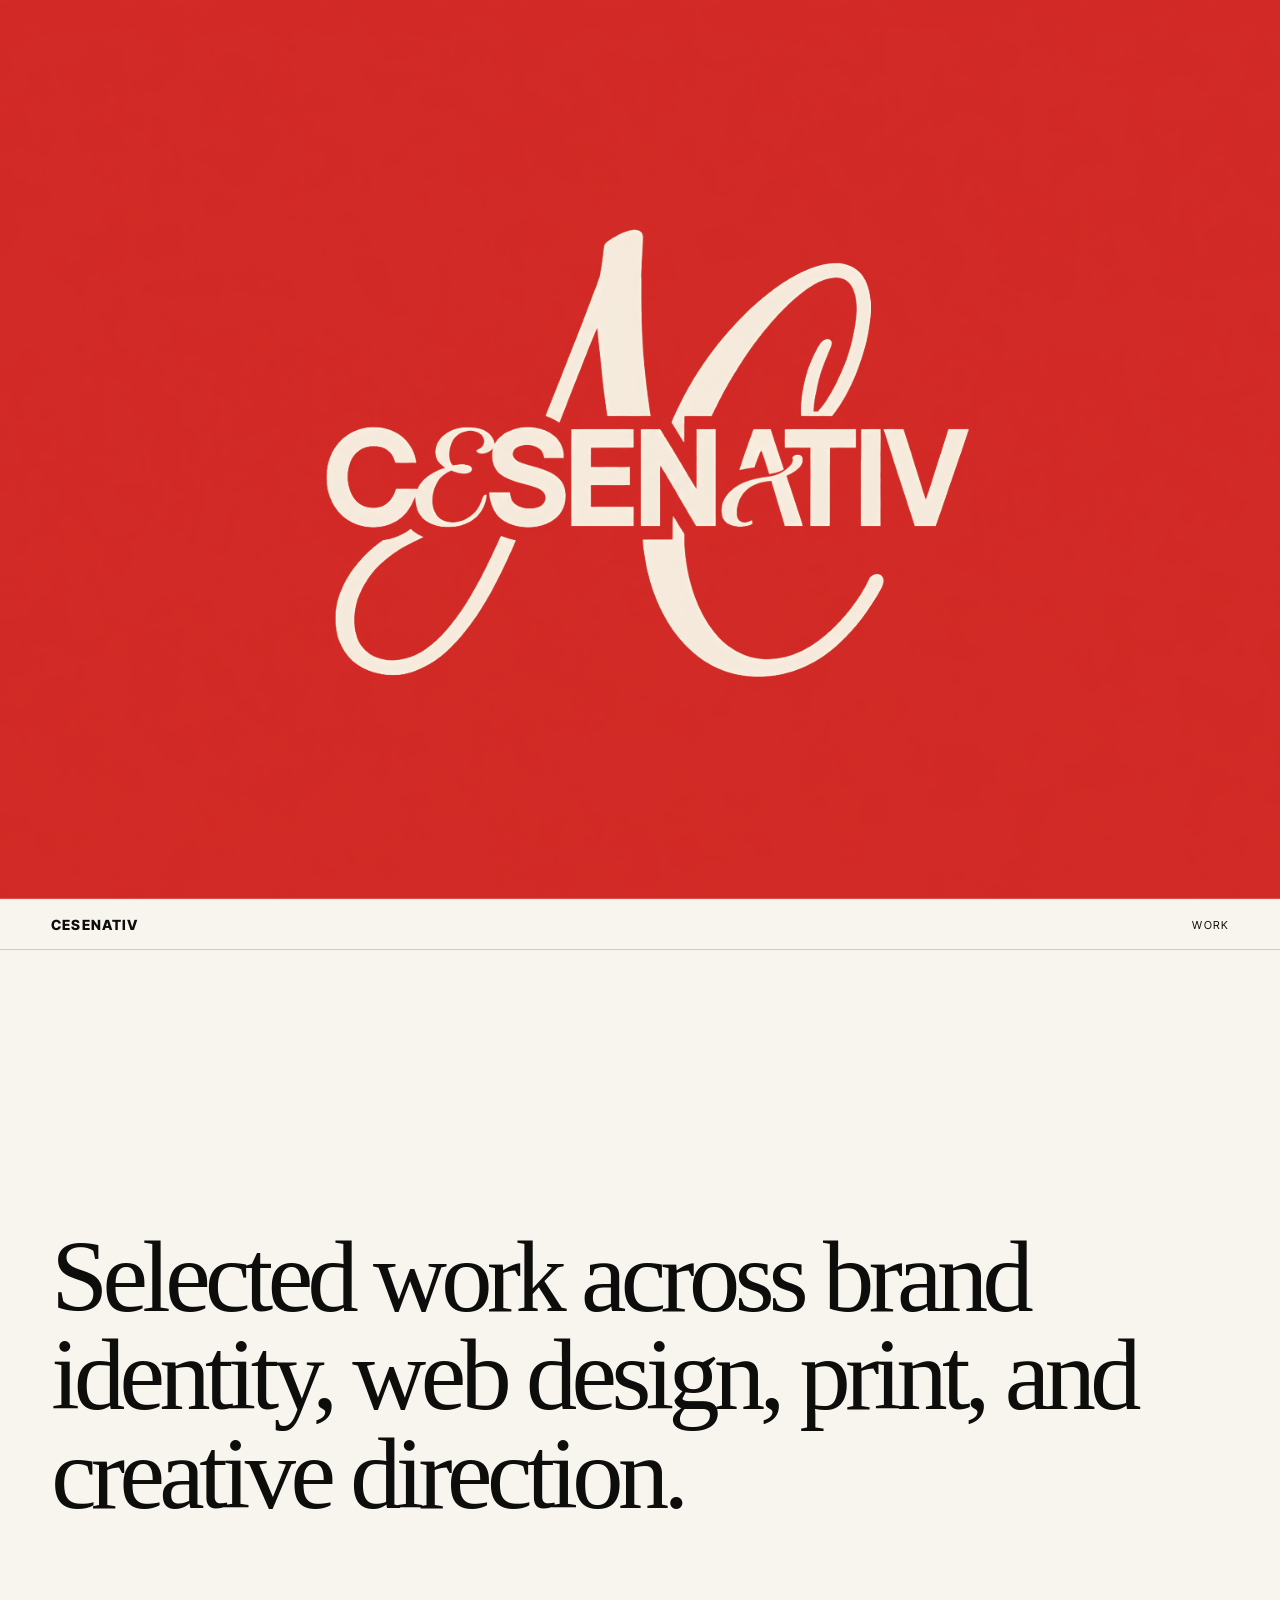
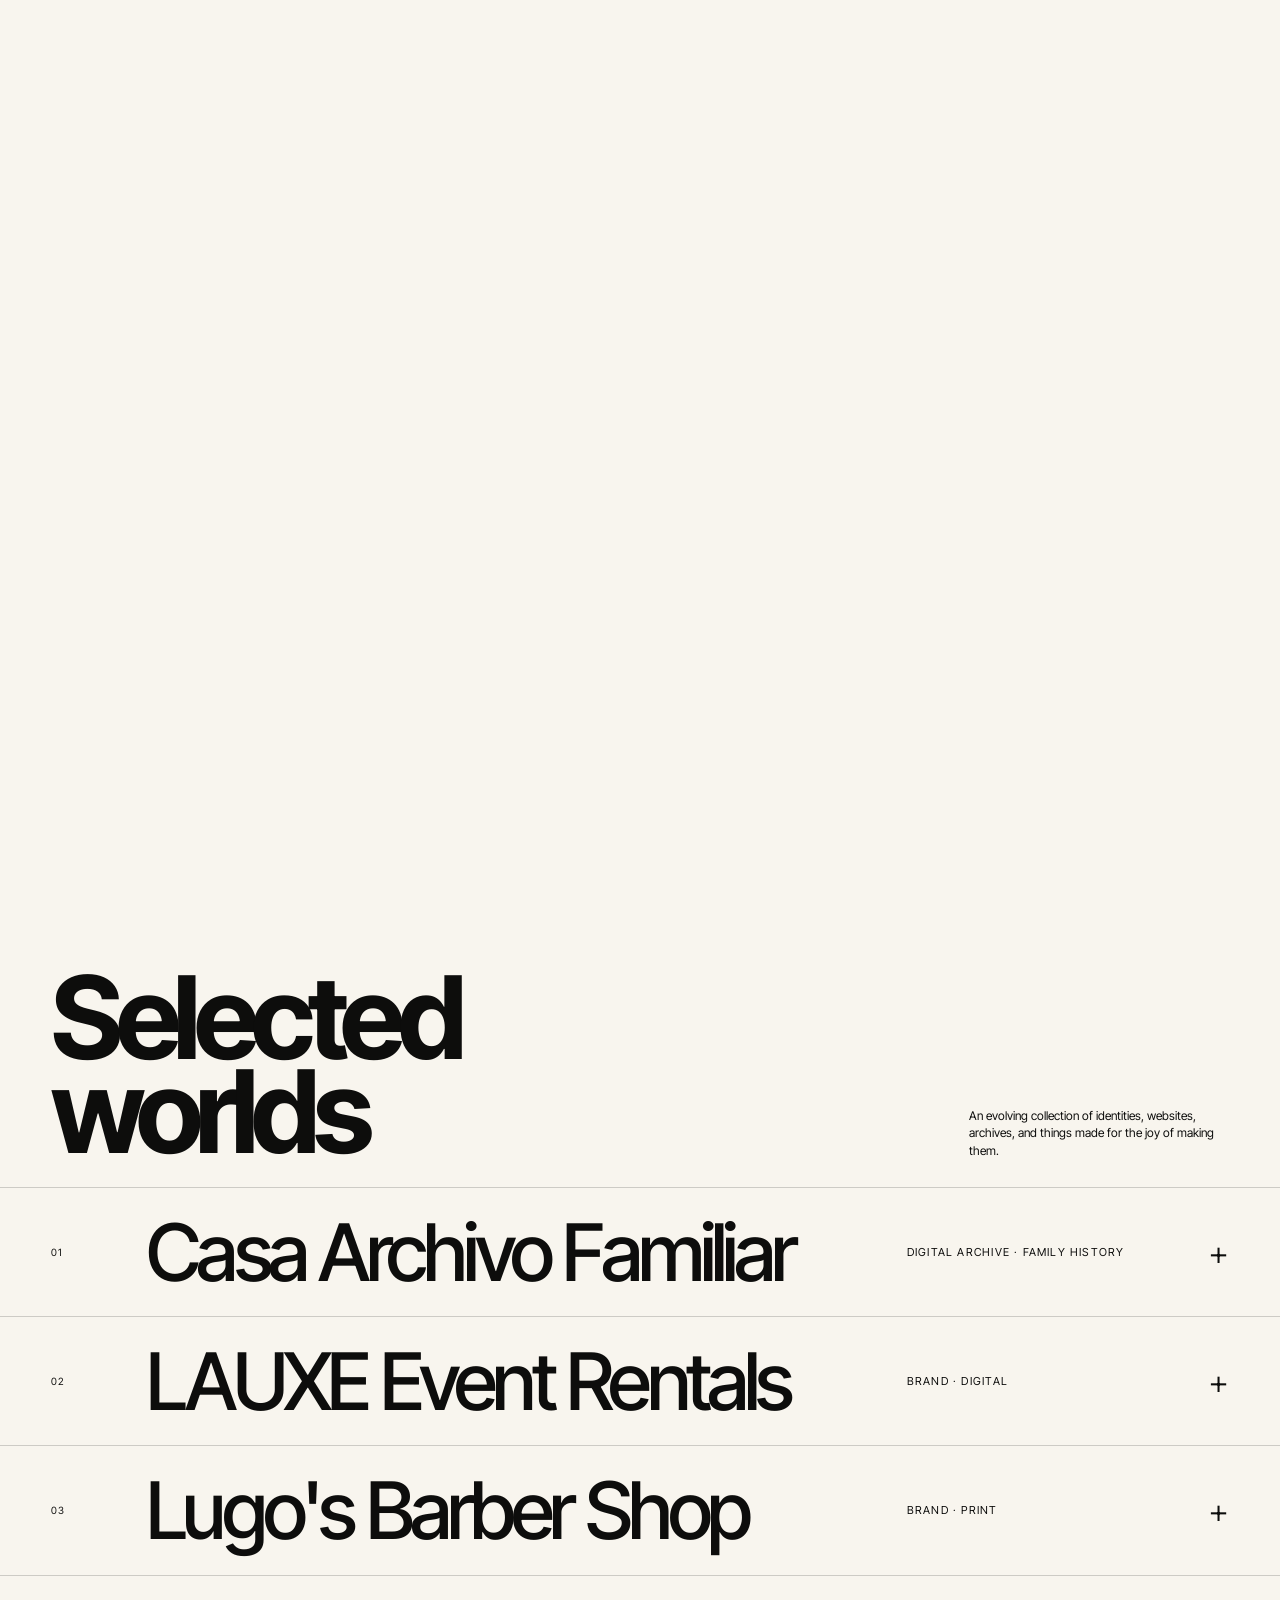
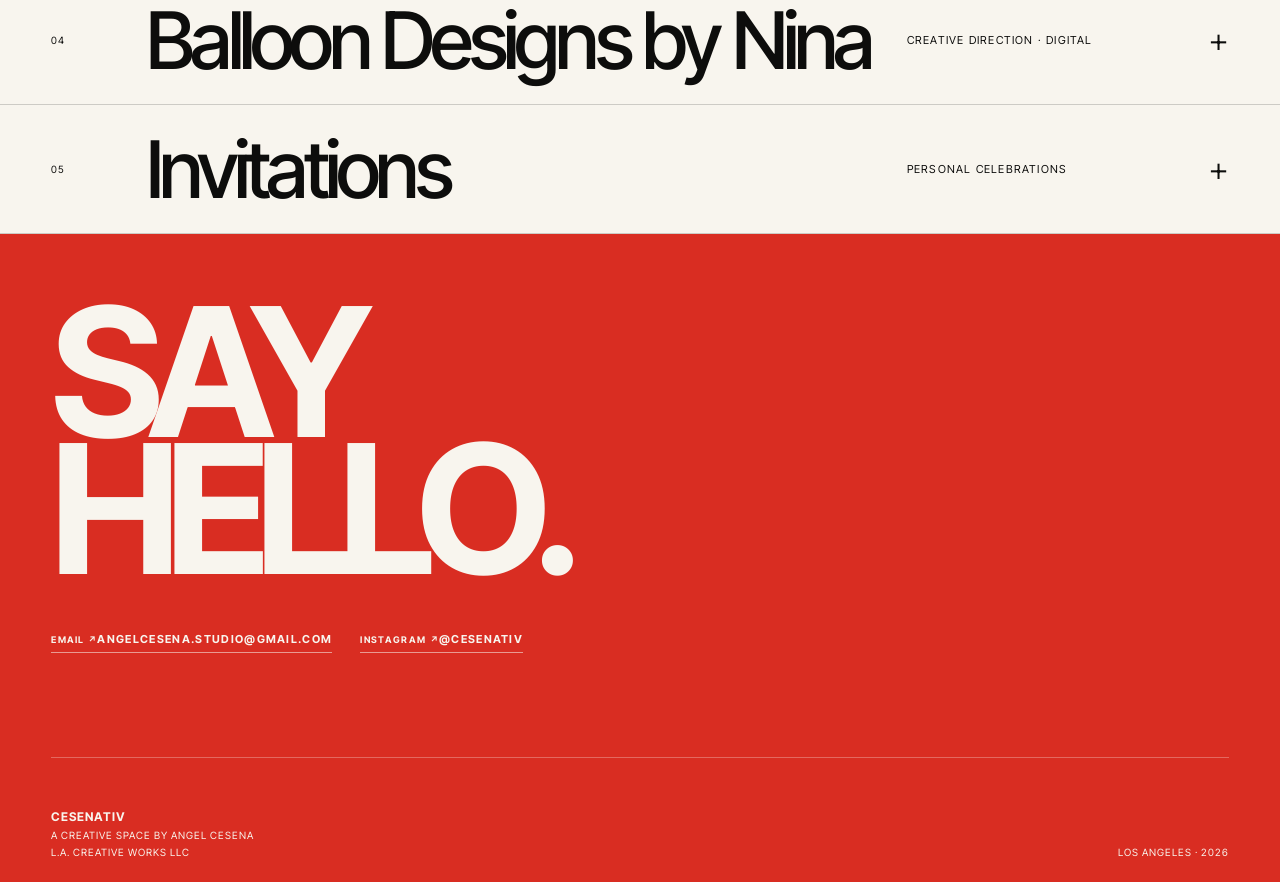
==== commit 6422af41: "Fix mobile hero rectangle and remove excess spacing" ====
--- a/index.html
+++ b/index.html
@@ -69,11 +69,23 @@
       .hello-foot{margin-top:54px;padding-top:20px;border-top:0;align-items:flex-start;flex-direction:column;gap:18px;font-size:9px}
       .hello-foot strong{font-size:11px}
     }
+    @media(max-width:760px){
+      .film{height:100svh;padding-top:52px;background:#d92d22;display:flex;align-items:center;justify-content:center;overflow:hidden}
+      .film img{position:static!important;width:64vw!important;max-width:310px!important;height:auto!important;object-fit:contain!important;object-position:center!important;transform:none!important;filter:grayscale(1) contrast(100) brightness(.72)!important;mix-blend-mode:screen!important}
+      .manifesto{min-height:auto!important;padding:76px 18px 50px!important;display:block!important}
+      .manifesto-inner{position:static!important;min-height:0!important;height:auto!important;padding:0!important;display:block!important}
+      .manifesto p{margin:0!important;font-size:clamp(42px,11vw,56px)!important;line-height:.98!important}
+      .work-head{padding:36px 18px 24px!important}
+      .work-break{min-height:0!important;height:150px!important;padding:28px 18px!important;justify-content:center!important}
+      .hello{min-height:72svh!important;padding:48px 18px 18px!important}
+      .hello-links{margin-top:42px!important}
+      .hello-foot{margin-top:36px!important}
+    }
     @media(prefers-reduced-motion:reduce){html{scroll-behavior:auto}.project-media img,.work-bit{transition:none}.word-a,.word-b,.merge-plus{display:none}.final-word{animation:none;opacity:1;transform:none;filter:none}}
   </style>
 </head>
 <body>
-  <header class="film" id="top"><img class="hero-art" src="assets/cesenativ.svg?v=5" alt="CESENATIV"></header>
+  <header class="film" id="top"><img class="hero-art" src="assets/cesenativ-hero.png?v=6" alt="CESENATIV"></header>
   <nav class="nav"><a class="brand" href="#top">CESENATIV</a><div class="navlinks"><a href="#work">Work</a></div></nav>
   <main>
     <section class="manifesto"><div class="manifesto-inner"><p class="serif" data-scroll-text>Selected work across brand identity, web design, print, and creative direction.</p></div></section>
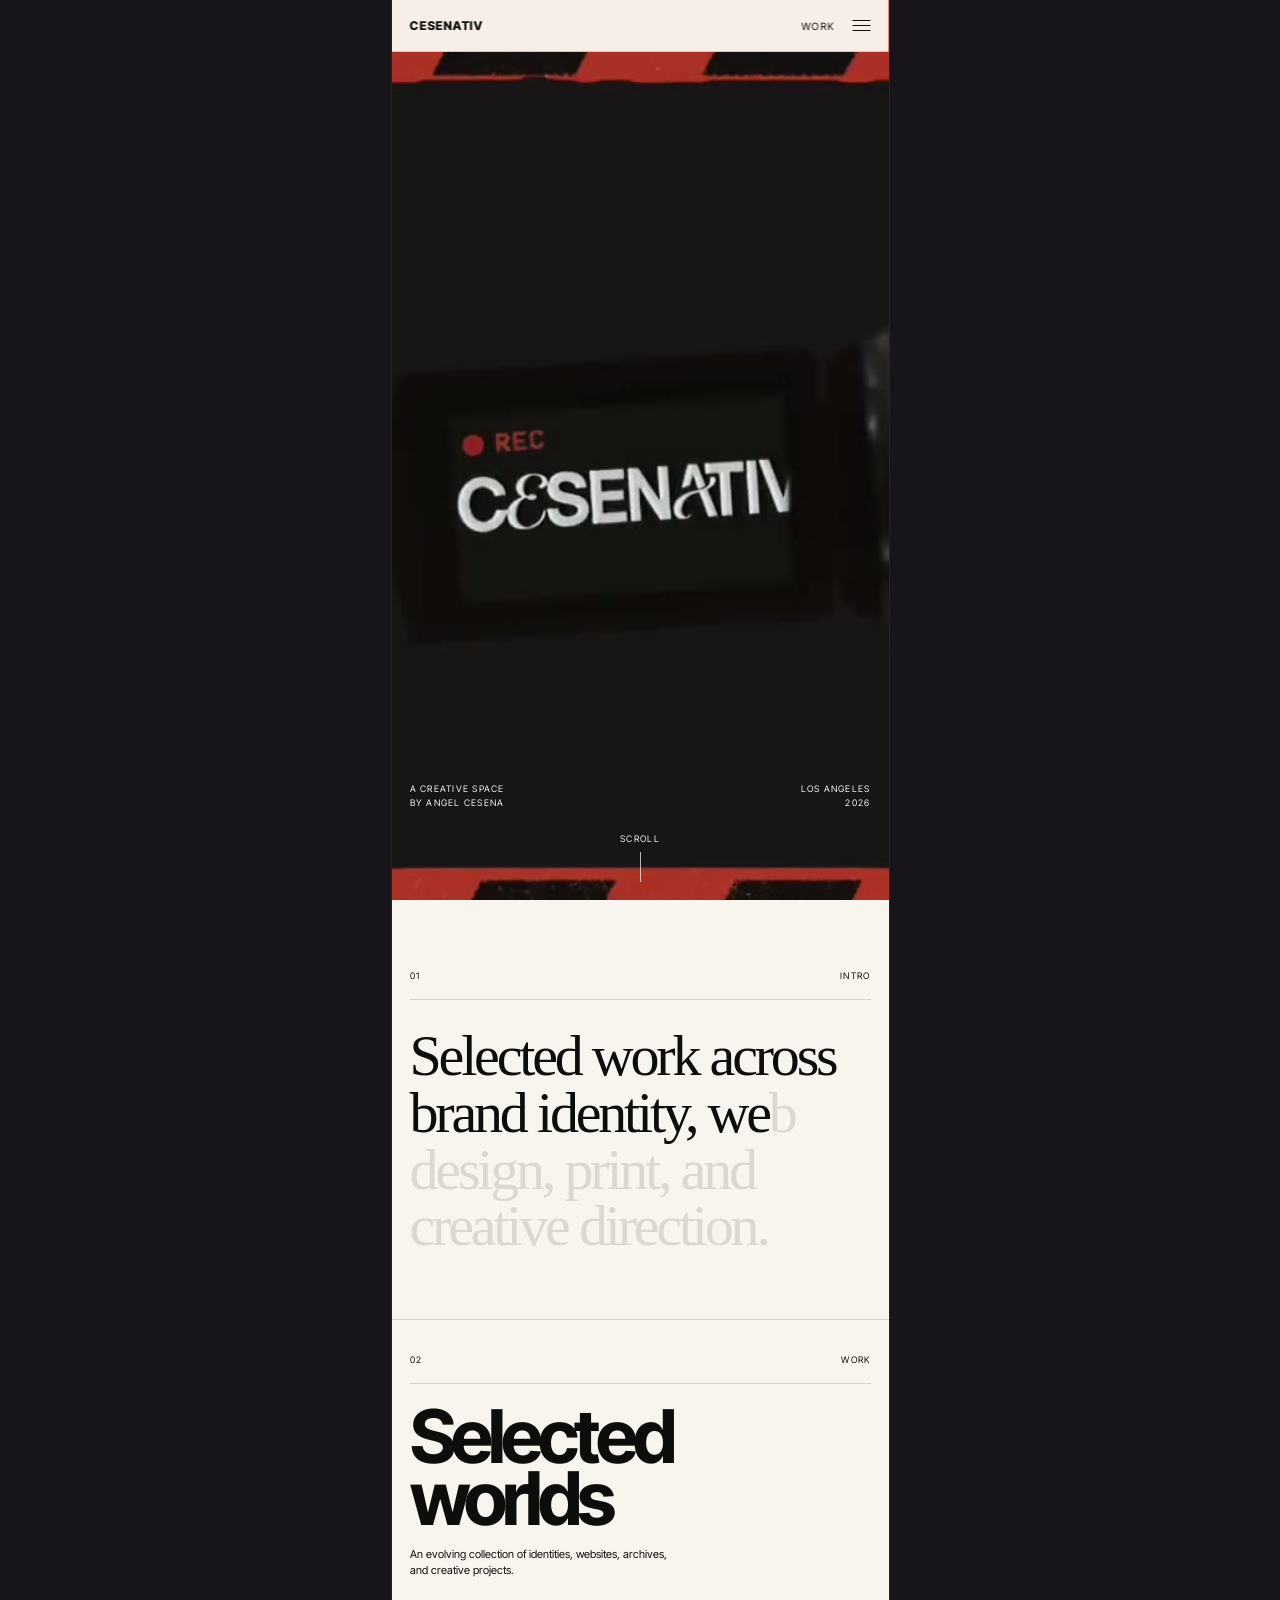
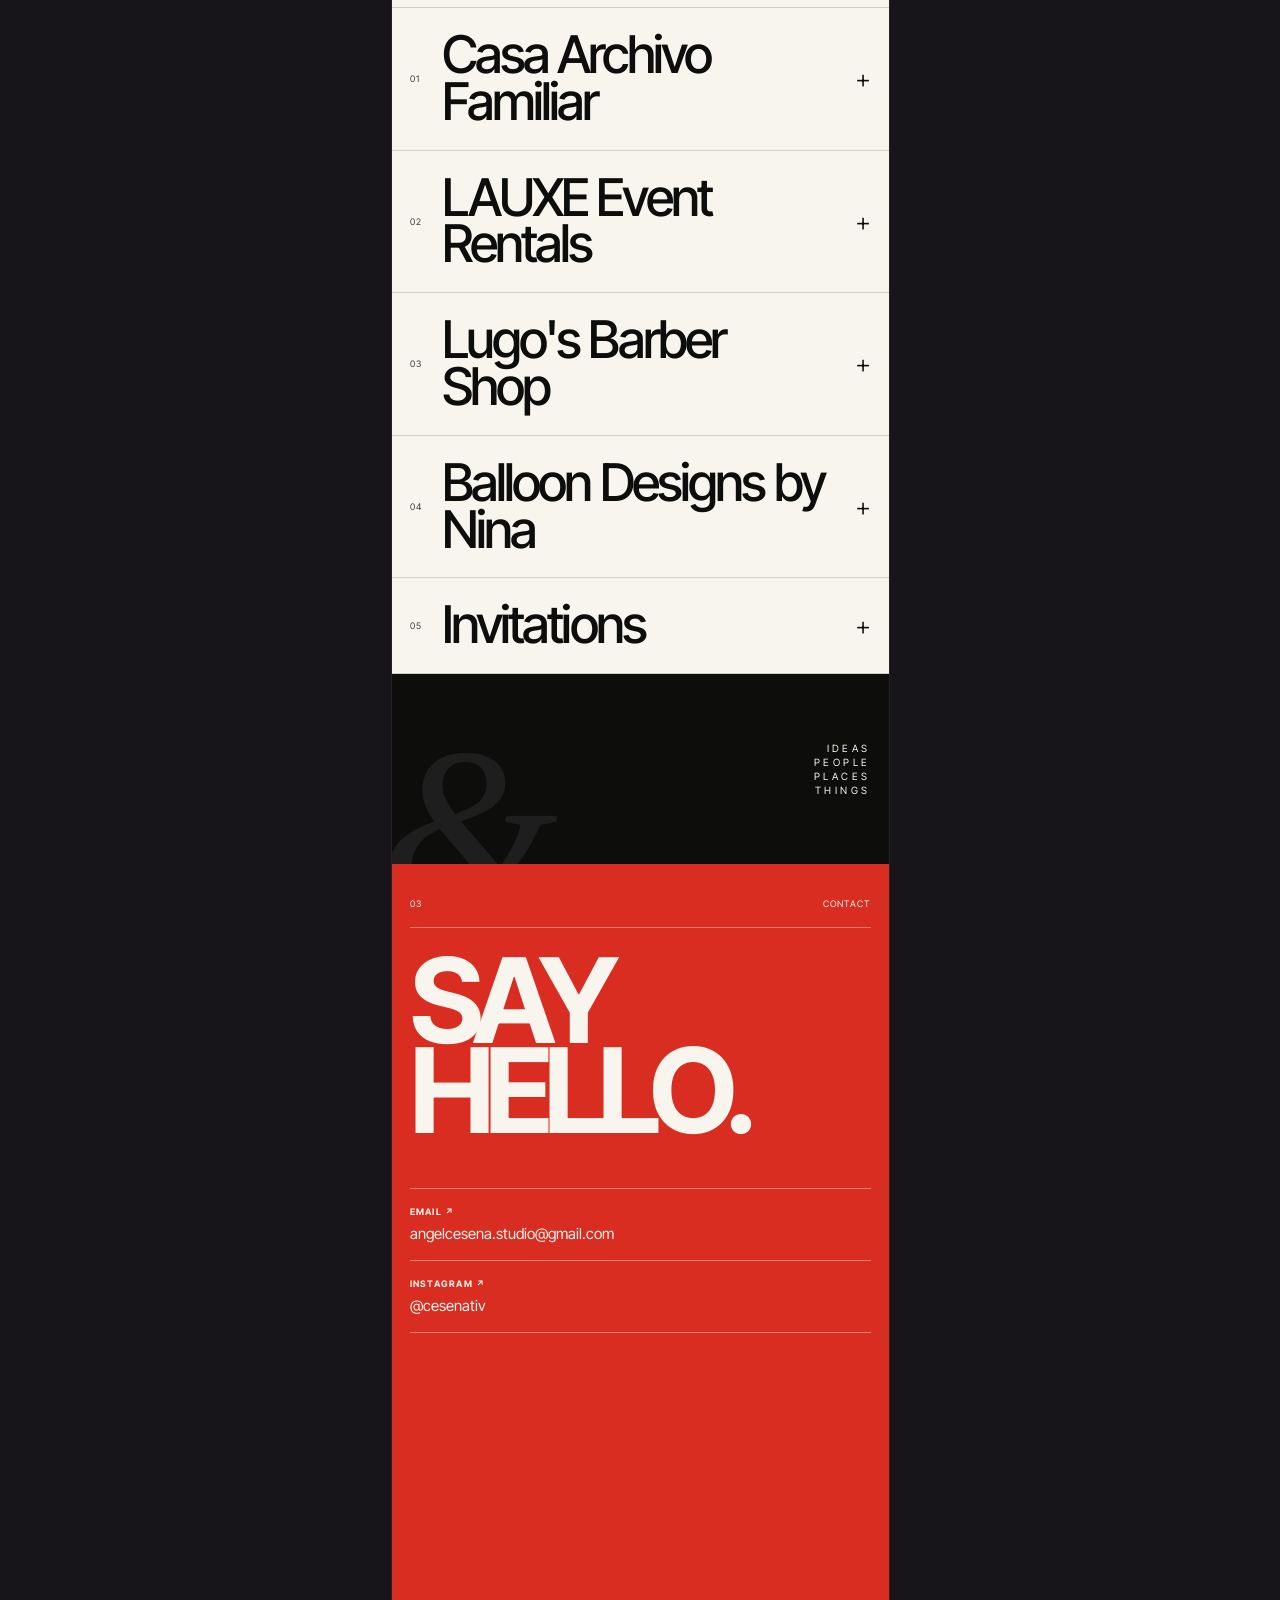
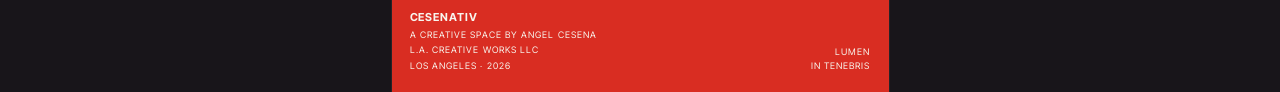
==== commit 8842268c: "Rebuild CESENATIV mobile portfolio from scratch" ====
--- a/index.html
+++ b/index.html
@@ -6,117 +6,569 @@
   <meta name="theme-color" content="#f8f5ee">
   <meta name="description" content="CESENATIV — a creative space by Angel Cesena.">
   <title>CESENATIV — Angel Cesena</title>
+
   <link rel="preconnect" href="https://fonts.googleapis.com">
   <link rel="preconnect" href="https://fonts.gstatic.com" crossorigin>
   <link href="https://fonts.googleapis.com/css2?family=Inter+Tight:wght@400;500;600;700;800&display=swap" rel="stylesheet">
+
   <style>
-    :root{--cream:#f8f5ee;--ink:#0d0d0c;--red:#d92d22;--line:rgba(13,13,12,.18);--pad:clamp(18px,4vw,62px)}
-    *{box-sizing:border-box}html{scroll-behavior:smooth}body{margin:0;background:var(--cream);color:var(--ink);font-family:'Inter Tight',Arial,sans-serif;-webkit-font-smoothing:antialiased}a{color:inherit;text-decoration:none}img{display:block;width:100%}.serif{font-family:Georgia,'Times New Roman',serif;font-weight:400}
-    .film{height:100svh;overflow:hidden;background:var(--red)}.hero-art{width:100%;height:100%;object-fit:cover;object-position:center;display:block}
-    .nav{position:sticky;top:0;z-index:30;display:flex;align-items:center;justify-content:space-between;padding:16px var(--pad);background:rgba(248,245,238,.94);backdrop-filter:blur(12px);border-bottom:1px solid var(--line)}.brand{font-size:14px;font-weight:800;letter-spacing:.08em}.navlinks{display:flex;gap:20px;font-size:11px;text-transform:uppercase;letter-spacing:.1em}
-    .manifesto{min-height:170svh;position:relative}.manifesto-inner{position:sticky;top:49px;min-height:calc(100svh - 49px);display:flex;align-items:center;padding:70px var(--pad)}.manifesto p{max-width:1320px;margin:0;font-size:clamp(49px,8vw,122px);line-height:.96;letter-spacing:-.055em}.manifesto .char{opacity:.13;transition:opacity .05s linear}.manifesto .char.on{opacity:1}
-    .work-head{display:flex;justify-content:space-between;align-items:end;gap:30px;padding:90px var(--pad) 28px;border-bottom:1px solid var(--line)}.work-head h1{margin:0;font-size:clamp(55px,9vw,138px);line-height:.82;letter-spacing:-.065em}.work-head p{max-width:260px;margin:0;font-size:12px;line-height:1.45}
-    .work-row{border-bottom:1px solid var(--line)}.work-row summary{list-style:none;cursor:pointer;display:grid;grid-template-columns:75px 1fr minmax(160px,260px) 42px;gap:20px;align-items:center;padding:30px var(--pad)}.work-row summary::-webkit-details-marker{display:none}.row-title{font-size:clamp(42px,6.2vw,96px);font-weight:500;line-height:.86;letter-spacing:-.06em}.row-type{font-size:11px;text-transform:uppercase;letter-spacing:.11em}.plus{font-size:34px;font-weight:300;text-align:right;transition:transform .25s ease}.work-row[open] .plus{transform:rotate(45deg)}.drop{display:grid;grid-template-columns:minmax(0,1.4fr) minmax(240px,.6fr);gap:var(--pad);padding:10px var(--pad) var(--pad)}.drop-media{overflow:hidden;aspect-ratio:16/10;background:#ddd}.drop-media img{height:100%;object-fit:cover}.drop-copy{display:flex;flex-direction:column;justify-content:flex-end;align-items:flex-start;padding-bottom:5px}.drop-copy p{max-width:390px;margin:0;font-size:15px;line-height:1.5}.invite-drop{grid-template-columns:1.15fr .85fr}.invite-stack{display:grid;grid-template-columns:1fr 1fr;gap:12px}.invite-stack img{height:100%;object-fit:cover;min-height:0}
-    .project{display:grid;grid-template-columns:minmax(0,1.35fr) minmax(280px,.65fr);gap:var(--pad);padding:var(--pad);border-bottom:1px solid var(--line)}.project:nth-of-type(even){grid-template-columns:minmax(280px,.65fr) minmax(0,1.35fr)}.project:nth-of-type(even) .project-media{order:2}.project-media{overflow:hidden;background:#ddd;aspect-ratio:4/3}.project-media img{height:100%;object-fit:cover;transition:transform .7s ease}.project:hover .project-media img{transform:scale(1.02)}.project-info{display:flex;flex-direction:column;justify-content:space-between;padding:2px 0}.num,.meta{font-size:10px;text-transform:uppercase;letter-spacing:.13em}.project h2{margin:50px 0 18px;font-size:clamp(45px,6vw,94px);line-height:.9;letter-spacing:-.055em}.project p{max-width:400px;margin:0;font-size:14px;line-height:1.5}.visit{display:inline-block;margin-top:28px;font-size:11px;font-weight:700;text-transform:uppercase;letter-spacing:.1em}.visit:after{content:' ↗'}
-    .type-project{display:grid;grid-template-columns:120px 1fr auto;align-items:center;gap:30px;padding:clamp(70px,10vw,145px) var(--pad);background:var(--red);color:var(--cream);border-bottom:1px solid var(--ink)}.type-project h2{font-size:clamp(52px,9.5vw,150px);line-height:.83;letter-spacing:-.065em;margin:0}.type-project p{max-width:230px;font-size:12px;line-height:1.45;margin:0}.type-project .visit{margin-top:16px}
-    .invitations{padding:95px var(--pad) 110px;background:var(--ink);color:var(--cream)}.invite-head{display:grid;grid-template-columns:1fr 1fr;gap:30px;align-items:end;margin-bottom:50px}.invite-head h2{font-size:clamp(56px,10vw,150px);line-height:.82;letter-spacing:-.065em;margin:0}.invite-head p{max-width:360px;margin:0 0 5px;font-size:14px;line-height:1.5}.invite-wall{display:grid;grid-template-columns:1.2fr .8fr;gap:18px}.invite-wall img{height:100%;object-fit:cover}.invite-main{aspect-ratio:1/1}.invite-pair{display:grid;grid-template-rows:1fr 1fr;gap:18px}.invite-pair figure{margin:0;overflow:hidden;min-height:0}
-    .playground{position:relative;min-height:1200px;overflow:hidden;padding:95px var(--pad)}.playground h2{font-size:clamp(60px,12vw,180px);line-height:.78;letter-spacing:-.07em;margin:0;position:relative;z-index:2}.scribble{position:absolute;border-radius:50%;background:var(--red);width:38vw;height:38vw;right:-8vw;top:220px}.work-bit{position:absolute;margin:0;background:white;padding:10px;box-shadow:0 16px 50px rgba(0,0,0,.13);transition:transform .35s ease;z-index:3}.work-bit:hover{transform:rotate(0deg) scale(1.025)}.work-bit img{height:100%;object-fit:cover}.work-bit figcaption{font-size:12px;font-weight:700;text-transform:uppercase;letter-spacing:.08em;padding:10px 3px 3px}.bit-one{width:min(35vw,470px);left:7vw;top:330px;transform:rotate(-5deg)}.bit-two{width:min(29vw,390px);right:9vw;top:510px;transform:rotate(7deg)}.bit-three{width:min(33vw,440px);left:34vw;top:760px;transform:rotate(-2deg)}.stamp{position:absolute;font:italic clamp(40px,7vw,110px) Georgia,serif;color:var(--red);right:6vw;bottom:85px;transform:rotate(-8deg)}
-    .end{background:var(--red);color:var(--cream);padding:100px var(--pad) 24px}.end h2{font-size:clamp(76px,15vw,220px);line-height:.76;letter-spacing:-.075em;margin:0}.end-row{display:flex;justify-content:space-between;align-items:end;gap:30px;margin-top:90px;font-size:11px;text-transform:uppercase;letter-spacing:.1em}
-    @media(max-width:760px){.merge-word{font-size:clamp(48px,16vw,76px)}.final-word{font-size:clamp(54px,18vw,86px)}.nav{padding:15px 18px}.navlinks{gap:14px}.manifesto{min-height:150svh}.manifesto-inner{padding:55px 18px}.manifesto p{font-size:clamp(45px,13vw,65px)}.work-head{padding:80px 18px 22px;align-items:start;flex-direction:column}.work-row summary{grid-template-columns:26px 1fr 30px;gap:10px;padding:25px 18px}.row-title{font-size:clamp(39px,12.5vw,58px);line-height:.9}.row-type{display:none}.plus{font-size:28px}.drop,.invite-drop{grid-template-columns:1fr;gap:22px;padding:0 18px 28px}.drop-media{aspect-ratio:4/5}.drop-copy{padding:0 0 5px}.invite-stack{gap:8px}}
-    .work-break{display:none}
-    .hello{min-height:72svh;background:var(--red);color:var(--cream);padding:70px var(--pad) 22px;display:flex;flex-direction:column;justify-content:space-between}.hello h2{margin:0;font-size:clamp(78px,18vw,180px);line-height:.76;letter-spacing:-.075em}.hello-links{display:flex;gap:28px;margin-top:54px}.hello-links a{font-size:11px;font-weight:700;letter-spacing:.12em;text-transform:uppercase;border-bottom:1px solid rgba(248,245,238,.55);padding-bottom:6px}.hello-links span{margin-left:5px}.hello-foot{display:flex;justify-content:space-between;align-items:flex-end;gap:24px;padding-top:50px;font-size:10px;line-height:1.5;text-transform:uppercase;letter-spacing:.1em;border-top:1px solid rgba(248,245,238,.3)}.hello-foot div{display:flex;flex-direction:column;gap:2px}.hello-foot strong{font-size:12px;letter-spacing:.08em}
-    @media(max-width:760px){
-      .film{height:100svh;background:#cb2c21;overflow:hidden;position:relative}
-      .film img{position:absolute;left:50%;top:46%;width:66vw;max-width:360px;height:auto;object-fit:contain;transform:translate(-50%,-50%);filter:grayscale(1) contrast(100) brightness(.72);mix-blend-mode:screen}
-      .manifesto{min-height:auto;padding:54px 18px 64px}
-      .manifesto-inner{position:relative;top:auto;height:auto;display:block}
-      .manifesto p{font-size:clamp(44px,11.5vw,64px);line-height:.98}
-      .char{color:var(--ink)!important}
-      .work-head{padding-top:54px}
-      .work-break{display:flex;min-height:34svh;background:var(--ink);color:var(--cream);padding:38px 18px;flex-direction:column;justify-content:center;align-items:flex-end;gap:4px;font-size:11px;letter-spacing:.32em}
-      .hello{min-height:70svh;padding:62px 18px 18px}.hello h2{font-size:clamp(76px,24vw,112px);line-height:.78}.hello-links{margin-top:44px;gap:22px}.hello-foot{padding-top:34px;align-items:flex-start;flex-direction:column;gap:16px}}
-    @media(max-width:760px){
-      html{scroll-padding-top:52px}
-      body{overflow-x:hidden}
-      .nav{position:fixed;top:0;left:0;right:0;height:52px;padding:0 18px;z-index:60;background:rgba(248,245,238,.97);border-bottom:1px solid rgba(13,13,12,.16)}
-      .brand{font-size:12px}.navlinks{font-size:10px}
-      .film{height:100svh;padding-top:52px;background:#d92d22;position:relative;display:flex;align-items:center;justify-content:center}
-      .film img{position:static;width:58vw;max-width:280px;height:auto;object-fit:contain;transform:none;filter:none;mix-blend-mode:normal}
-      .manifesto{min-height:82svh;padding:84px 18px 64px;position:relative;display:flex;align-items:center}
-      .manifesto:before{content:'01';position:absolute;top:30px;left:18px;font-size:9px;letter-spacing:.14em}
-      .manifesto:after{content:'INTRO';position:absolute;top:30px;right:18px;font-size:9px;letter-spacing:.14em}
-      .manifesto-inner{position:static!important;min-height:0;height:auto;padding:0!important;display:block}
-      .manifesto p{font-size:clamp(43px,11vw,58px);line-height:.98;letter-spacing:-.055em}
-      .manifesto .char{opacity:1!important;color:var(--ink)!important}
-      .work-head{padding:42px 18px 26px;gap:18px;align-items:flex-start;flex-direction:column;border-top:1px solid var(--line)}
-      .work-head h1{font-size:clamp(54px,15vw,74px);line-height:.83}
-      .work-head p{font-size:11px;line-height:1.45;max-width:260px}
-      .work-row summary{grid-template-columns:22px 1fr 24px;gap:9px;padding:23px 18px}
-      .num{font-size:9px}.row-title{font-size:clamp(38px,10.8vw,52px);line-height:.9;letter-spacing:-.055em}
-      .plus{font-size:25px}
-      .drop,.invite-drop{grid-template-columns:1fr;gap:18px;padding:0 18px 26px}
-      .drop-media{aspect-ratio:4/5}.drop-copy p{font-size:13px}.visit{margin-top:18px}
-      .invite-stack{gap:8px}
-      .work-break{display:flex;position:relative;min-height:34svh;background:var(--ink);color:var(--cream);padding:34px 18px;flex-direction:column;justify-content:center;align-items:flex-end;gap:5px;font-size:10px;letter-spacing:.34em;overflow:hidden}
-      .work-break:before{content:'&';position:absolute;left:8px;bottom:-58px;font:italic 230px/.8 Georgia,serif;color:rgba(248,245,238,.09);letter-spacing:0}
-      .hello{min-height:92svh;padding:56px 18px 20px;background:var(--red);display:flex;flex-direction:column;justify-content:space-between}
-      .hello h2{font-size:clamp(84px,25vw,118px);line-height:.76;letter-spacing:-.075em}
-      .hello-links{display:grid;grid-template-columns:1fr;gap:0;margin-top:56px}
-      .hello-links a{display:flex;flex-direction:column;gap:7px;padding:17px 0;border-top:1px solid rgba(248,245,238,.45);border-bottom:0;text-transform:none;letter-spacing:0}
-      .hello-links a:last-child{border-bottom:1px solid rgba(248,245,238,.45)}
-      .hello-links small{font-size:9px;font-weight:700;letter-spacing:.14em;text-transform:uppercase}
-      .hello-links b{font-size:15px;font-weight:400;letter-spacing:0;text-transform:none}
-      .hello-foot{margin-top:54px;padding-top:20px;border-top:0;align-items:flex-start;flex-direction:column;gap:18px;font-size:9px}
-      .hello-foot strong{font-size:11px}
-    }
-    @media(max-width:760px){
-      .film{height:100svh;padding-top:52px;background:#d92d22;display:flex;align-items:center;justify-content:center;overflow:hidden}
-      .film img{position:static!important;width:64vw!important;max-width:310px!important;height:auto!important;object-fit:contain!important;object-position:center!important;transform:none!important;filter:grayscale(1) contrast(100) brightness(.72)!important;mix-blend-mode:screen!important}
-      .manifesto{min-height:auto!important;padding:76px 18px 50px!important;display:block!important}
-      .manifesto-inner{position:static!important;min-height:0!important;height:auto!important;padding:0!important;display:block!important}
-      .manifesto p{margin:0!important;font-size:clamp(42px,11vw,56px)!important;line-height:.98!important}
-      .work-head{padding:36px 18px 24px!important}
-      .work-break{min-height:0!important;height:150px!important;padding:28px 18px!important;justify-content:center!important}
-      .hello{min-height:72svh!important;padding:48px 18px 18px!important}
-      .hello-links{margin-top:42px!important}
-      .hello-foot{margin-top:36px!important}
-    }
-    @media(prefers-reduced-motion:reduce){html{scroll-behavior:auto}.project-media img,.work-bit{transition:none}.word-a,.word-b,.merge-plus{display:none}.final-word{animation:none;opacity:1;transform:none;filter:none}}
+    :root{
+      --cream:#f8f5ee;
+      --ink:#0d0d0c;
+      --red:#d92d22;
+      --line:rgba(13,13,12,.16);
+      --pad:18px;
+      --nav:52px;
+    }
+
+    *{box-sizing:border-box}
+    html{scroll-behavior:smooth}
+    body{
+      margin:0;
+      background:#18151a;
+      color:var(--ink);
+      font-family:"Inter Tight",Arial,sans-serif;
+      -webkit-font-smoothing:antialiased;
+      overflow-x:hidden;
+    }
+
+    a{color:inherit;text-decoration:none}
+    img{display:block;width:100%}
+    .serif{font-family:Georgia,"Times New Roman",serif;font-weight:400}
+
+    .page{
+      width:min(100%,497px);
+      margin:0 auto;
+      min-height:100vh;
+      background:var(--cream);
+      overflow:hidden;
+    }
+
+    /* NAV */
+    .nav{
+      position:fixed;
+      top:0;
+      left:50%;
+      transform:translateX(-50%);
+      z-index:100;
+      width:min(100%,497px);
+      height:var(--nav);
+      display:flex;
+      align-items:center;
+      justify-content:space-between;
+      padding:0 var(--pad);
+      background:rgba(248,245,238,.97);
+      backdrop-filter:blur(10px);
+      border-bottom:1px solid var(--line);
+    }
+    .brand{
+      font-size:12px;
+      font-weight:800;
+      letter-spacing:.065em;
+    }
+    .nav-right{
+      display:flex;
+      align-items:center;
+      gap:18px;
+    }
+    .nav-link{
+      font-size:10px;
+      text-transform:uppercase;
+      letter-spacing:.12em;
+    }
+    .menu{
+      width:18px;
+      display:grid;
+      gap:4px;
+    }
+    .menu i{
+      display:block;
+      height:1px;
+      background:var(--ink);
+    }
+
+    /* HERO */
+    .hero{
+      position:relative;
+      height:100svh;
+      padding-top:var(--nav);
+      background:var(--red);
+      color:var(--cream);
+      overflow:hidden;
+    }
+    .hero-image{
+      position:absolute;
+      inset:var(--nav) 0 0;
+      width:100%;
+      height:calc(100% - var(--nav));
+      object-fit:cover;
+      object-position:center;
+    }
+    .hero-overlay{
+      position:absolute;
+      inset:var(--nav) 0 0;
+      display:flex;
+      flex-direction:column;
+      justify-content:flex-end;
+      padding:0 18px 18px;
+      pointer-events:none;
+    }
+    .hero-meta{
+      display:grid;
+      grid-template-columns:1fr auto;
+      gap:18px;
+      align-items:end;
+      font-size:9px;
+      line-height:1.5;
+      text-transform:uppercase;
+      letter-spacing:.14em;
+    }
+    .hero-meta div:last-child{text-align:right}
+    .scroll-cue{
+      margin:24px auto 0;
+      display:flex;
+      flex-direction:column;
+      align-items:center;
+      gap:8px;
+      font-size:9px;
+      text-transform:uppercase;
+      letter-spacing:.14em;
+    }
+    .scroll-cue:after{
+      content:"";
+      width:1px;
+      height:30px;
+      background:rgba(248,245,238,.72);
+    }
+
+    /* INTRO */
+    .intro{
+      position:relative;
+      padding:70px 18px 64px;
+      background:var(--cream);
+    }
+    .eyebrow{
+      display:flex;
+      justify-content:space-between;
+      align-items:center;
+      padding-bottom:18px;
+      margin-bottom:28px;
+      border-bottom:1px solid var(--line);
+      font-size:9px;
+      text-transform:uppercase;
+      letter-spacing:.14em;
+    }
+    .intro-copy{
+      margin:0;
+      font-size:clamp(44px,11.5vw,58px);
+      line-height:.98;
+      letter-spacing:-.055em;
+    }
+    .intro-copy .char{
+      opacity:.12;
+      transition:opacity .18s ease;
+    }
+    .intro-copy .char.on{opacity:1}
+
+    /* WORK */
+    .work{
+      background:var(--cream);
+      color:var(--ink);
+    }
+    .work-head{
+      padding:34px 18px 28px;
+      border-top:1px solid var(--line);
+      border-bottom:1px solid var(--line);
+    }
+    .work-head .eyebrow{
+      margin-bottom:22px;
+    }
+    .work-head h1{
+      margin:0 0 18px;
+      font-size:clamp(54px,15vw,74px);
+      line-height:.83;
+      letter-spacing:-.065em;
+    }
+    .work-head p{
+      margin:0;
+      max-width:270px;
+      font-size:11px;
+      line-height:1.45;
+    }
+
+    .work-row{
+      border-bottom:1px solid var(--line);
+    }
+    .work-row summary{
+      list-style:none;
+      cursor:pointer;
+      display:grid;
+      grid-template-columns:22px 1fr 24px;
+      gap:10px;
+      align-items:center;
+      padding:24px 18px;
+    }
+    .work-row summary::-webkit-details-marker{display:none}
+    .num{
+      font-size:9px;
+      letter-spacing:.12em;
+      text-transform:uppercase;
+      opacity:.8;
+    }
+    .row-title{
+      font-size:clamp(38px,10.8vw,52px);
+      line-height:.9;
+      letter-spacing:-.055em;
+      font-weight:500;
+    }
+    .plus{
+      font-size:26px;
+      font-weight:300;
+      text-align:right;
+      transition:transform .2s ease;
+    }
+    .work-row[open] .plus{transform:rotate(45deg)}
+
+    .panel{
+      display:grid;
+      gap:16px;
+      padding:0 18px 26px;
+    }
+    .panel-media{
+      aspect-ratio:4/5;
+      overflow:hidden;
+      background:#ddd;
+    }
+    .panel-media img{
+      width:100%;
+      height:100%;
+      object-fit:cover;
+    }
+    .panel-copy p{
+      margin:0;
+      font-size:13px;
+      line-height:1.5;
+    }
+    .visit{
+      display:inline-block;
+      margin-top:15px;
+      font-size:10px;
+      font-weight:700;
+      text-transform:uppercase;
+      letter-spacing:.12em;
+    }
+    .visit:after{content:" ↗"}
+    .invite-stack{
+      display:grid;
+      grid-template-columns:1fr 1fr;
+      gap:8px;
+    }
+    .invite-stack .panel-media{aspect-ratio:3/4}
+
+    /* VISUAL BREAK */
+    .break{
+      height:190px;
+      position:relative;
+      overflow:hidden;
+      background:var(--ink);
+      color:var(--cream);
+      display:flex;
+      align-items:center;
+      justify-content:flex-end;
+      padding:26px 18px;
+    }
+    .break:before{
+      content:"&";
+      position:absolute;
+      left:-12px;
+      bottom:-58px;
+      font:italic 230px/.8 Georgia,serif;
+      color:rgba(248,245,238,.08);
+    }
+    .break-words{
+      position:relative;
+      z-index:2;
+      text-align:right;
+      font-size:10px;
+      line-height:1.42;
+      letter-spacing:.34em;
+      text-transform:uppercase;
+    }
+
+    /* CONTACT */
+    .contact{
+      min-height:92svh;
+      padding:34px 18px 20px;
+      background:var(--red);
+      color:var(--cream);
+      display:flex;
+      flex-direction:column;
+      justify-content:space-between;
+    }
+    .contact .eyebrow{
+      border-color:rgba(248,245,238,.34);
+      margin-bottom:28px;
+    }
+    .contact h2{
+      margin:0;
+      font-size:clamp(86px,25vw,118px);
+      line-height:.76;
+      letter-spacing:-.075em;
+    }
+    .contact-links{
+      margin-top:52px;
+    }
+    .contact-link{
+      display:flex;
+      flex-direction:column;
+      gap:7px;
+      padding:17px 0;
+      border-top:1px solid rgba(248,245,238,.44);
+    }
+    .contact-link:last-child{
+      border-bottom:1px solid rgba(248,245,238,.44);
+    }
+    .contact-link small{
+      font-size:9px;
+      font-weight:700;
+      text-transform:uppercase;
+      letter-spacing:.14em;
+    }
+    .contact-link b{
+      font-size:15px;
+      font-weight:400;
+    }
+    .contact-foot{
+      display:grid;
+      grid-template-columns:1fr auto;
+      gap:18px;
+      align-items:end;
+      margin-top:56px;
+      font-size:9px;
+      line-height:1.5;
+      text-transform:uppercase;
+      letter-spacing:.12em;
+    }
+    .contact-foot-left{
+      display:grid;
+      gap:2px;
+    }
+    .contact-foot-left strong{
+      font-size:11px;
+      letter-spacing:.08em;
+    }
+    .contact-foot-right{
+      text-align:right;
+    }
+
+    @media(min-width:761px){
+      .page{box-shadow:0 0 0 1px rgba(255,255,255,.06)}
+    }
+
+    @media(prefers-reduced-motion:reduce){
+      html{scroll-behavior:auto}
+      .intro-copy .char{opacity:1!important;transition:none}
+      .plus{transition:none}
+    }
   </style>
 </head>
+
 <body>
-  <header class="film" id="top"><img class="hero-art" src="assets/cesenativ-hero.png?v=6" alt="CESENATIV"></header>
-  <nav class="nav"><a class="brand" href="#top">CESENATIV</a><div class="navlinks"><a href="#work">Work</a></div></nav>
-  <main>
-    <section class="manifesto"><div class="manifesto-inner"><p class="serif" data-scroll-text>Selected work across brand identity, web design, print, and creative direction.</p></div></section>
-    <section id="work"><header class="work-head"><h1>Selected<br>worlds</h1><p>An evolving collection of identities, websites, archives, and things made for the joy of making them.</p></header>
-      <details class="work-row"><summary><span class="num">01</span><span class="row-title">Casa Archivo Familiar</span><span class="row-type">Digital archive · Family history</span><span class="plus">+</span></summary><div class="drop"><a class="drop-media" href="https://casaarchivofamiliar.com" target="_blank" rel="noreferrer"><img src="CAF_project_card.png" alt="Casa Archivo Familiar"></a><div class="drop-copy"><p>A living home for generations of photographs and family stories.</p><a class="visit" href="https://casaarchivofamiliar.com" target="_blank" rel="noreferrer">Enter the archive</a></div></div></details>
-      <details class="work-row"><summary><span class="num">02</span><span class="row-title">LAUXE Event Rentals</span><span class="row-type">Brand · Digital</span><span class="plus">+</span></summary><div class="drop"><a class="drop-media" href="https://lauxeeventrentals.netlify.app" target="_blank" rel="noreferrer"><img src="assets/lauxe-site.jpg" alt="LAUXE Event Rentals"></a><div class="drop-copy"><p>A dramatic identity and mobile experience for celebrations with presence.</p><a class="visit" href="https://lauxeeventrentals.netlify.app" target="_blank" rel="noreferrer">View site</a></div></div></details>
-      <details class="work-row"><summary><span class="num">03</span><span class="row-title">Lugo's Barber Shop</span><span class="row-type">Brand · Print</span><span class="plus">+</span></summary><div class="drop"><div class="drop-media"><img src="LUGOSBANNER.png" alt="Lugo's Barber Shop"></div><div class="drop-copy"><p>Neighborhood heritage shaped into a confident barbershop identity.</p></div></div></details>
-      <details class="work-row"><summary><span class="num">04</span><span class="row-title">Balloon Designs by Nina</span><span class="row-type">Creative direction · Digital</span><span class="plus">+</span></summary><div class="drop"><a class="drop-media" href="https://balloonsbynina.com" target="_blank" rel="noreferrer"><img src="assets/bdn-site-mobile.jpg" alt="Balloon Designs by Nina website"></a><div class="drop-copy"><p>The family studio where so much of my eye was formed.</p><a class="visit" href="https://balloonsbynina.com" target="_blank" rel="noreferrer">Visit site</a></div></div></details>
-      <details class="work-row"><summary><span class="num">05</span><span class="row-title">Invitations</span><span class="row-type">Personal celebrations</span><span class="plus">+</span></summary><div class="drop invite-drop"><div class="drop-media"><img src="assets/roundup.jpg" alt="Angel's 28th Roundup invitation world"></div><div class="invite-stack"><img src="a-charmed-gathering-invie-front.jpg" alt="A Charmed Gathering invitation front"><img src="a-charmed-gathering-invite-back.jpg" alt="A Charmed Gathering invitation back"></div></div></details>
-    </section>
-    <section class="work-break" aria-hidden="true">
-      <span>IDEAS</span><span>PEOPLE</span><span>PLACES</span><span>THINGS</span>
-    </section>
-    <section class="hello" id="hello">
-      <div class="hello-inner">
-        <h2>SAY<br>HELLO.</h2>
-        <div class="hello-links">
-          <a href="mailto:angelcesena.studio@gmail.com" aria-label="Email Angel"><small>EMAIL ↗</small><b>angelcesena.studio@gmail.com</b></a>
-          <a href="https://www.instagram.com/cesenativ/" target="_blank" rel="noreferrer" aria-label="Instagram @cesenativ"><small>INSTAGRAM ↗</small><b>@cesenativ</b></a>
+  <div class="page">
+    <nav class="nav">
+      <a class="brand" href="#top">CESENATIV</a>
+      <div class="nav-right">
+        <a class="nav-link" href="#work">Work</a>
+        <span class="menu" aria-hidden="true"><i></i><i></i><i></i></span>
+      </div>
+    </nav>
+
+    <main>
+      <section class="hero" id="top">
+        <img class="hero-image" src="assets/cesenativ-hero-poster.jpg?v=10" alt="CESENATIV">
+        <div class="hero-overlay">
+          <div class="hero-meta">
+            <div>A creative space<br>by Angel Cesena</div>
+            <div>Los Angeles<br>2026</div>
+          </div>
+          <div class="scroll-cue">Scroll</div>
         </div>
-      </div>
-      <div class="hello-foot">
-        <div><strong>CESENATIV</strong><span>A creative space by Angel Cesena</span><span>L.A. Creative Works LLC</span></div>
-        <span>Los Angeles · 2026</span>
-      </div>
-    </section>
-  </main>
+      </section>
+
+      <section class="intro" id="intro">
+        <div class="eyebrow"><span>01</span><span>Intro</span></div>
+        <p class="intro-copy serif" data-reveal>
+          Selected work across brand identity, web design, print, and creative direction.
+        </p>
+      </section>
+
+      <section class="work" id="work">
+        <header class="work-head">
+          <div class="eyebrow"><span>02</span><span>Work</span></div>
+          <h1>Selected<br>worlds</h1>
+          <p>An evolving collection of identities, websites, archives, and creative projects.</p>
+        </header>
+
+        <details class="work-row">
+          <summary>
+            <span class="num">01</span>
+            <span class="row-title">Casa Archivo Familiar</span>
+            <span class="plus">+</span>
+          </summary>
+          <div class="panel">
+            <a class="panel-media" href="https://casaarchivofamiliar.com" target="_blank" rel="noreferrer">
+              <img src="CAF_project_card.png" alt="Casa Archivo Familiar">
+            </a>
+            <div class="panel-copy">
+              <p>A living home for generations of photographs and family stories.</p>
+              <a class="visit" href="https://casaarchivofamiliar.com" target="_blank" rel="noreferrer">Enter the archive</a>
+            </div>
+          </div>
+        </details>
+
+        <details class="work-row">
+          <summary>
+            <span class="num">02</span>
+            <span class="row-title">LAUXE Event Rentals</span>
+            <span class="plus">+</span>
+          </summary>
+          <div class="panel">
+            <a class="panel-media" href="https://lauxeeventrentals.netlify.app" target="_blank" rel="noreferrer">
+              <img src="assets/lauxe-site.jpg" alt="LAUXE Event Rentals">
+            </a>
+            <div class="panel-copy">
+              <p>A dramatic identity and digital experience for celebrations with presence.</p>
+              <a class="visit" href="https://lauxeeventrentals.netlify.app" target="_blank" rel="noreferrer">View site</a>
+            </div>
+          </div>
+        </details>
+
+        <details class="work-row">
+          <summary>
+            <span class="num">03</span>
+            <span class="row-title">Lugo's Barber Shop</span>
+            <span class="plus">+</span>
+          </summary>
+          <div class="panel">
+            <div class="panel-media">
+              <img src="LUGOSBANNER.png" alt="Lugo's Barber Shop">
+            </div>
+            <div class="panel-copy">
+              <p>Neighborhood heritage shaped into a confident barbershop identity.</p>
+            </div>
+          </div>
+        </details>
+
+        <details class="work-row">
+          <summary>
+            <span class="num">04</span>
+            <span class="row-title">Balloon Designs by Nina</span>
+            <span class="plus">+</span>
+          </summary>
+          <div class="panel">
+            <a class="panel-media" href="https://balloonsbynina.com" target="_blank" rel="noreferrer">
+              <img src="assets/bdn-site-mobile.jpg" alt="Balloon Designs by Nina">
+            </a>
+            <div class="panel-copy">
+              <p>The family studio where so much of my eye was formed.</p>
+              <a class="visit" href="https://balloonsbynina.com" target="_blank" rel="noreferrer">Visit site</a>
+            </div>
+          </div>
+        </details>
+
+        <details class="work-row">
+          <summary>
+            <span class="num">05</span>
+            <span class="row-title">Invitations</span>
+            <span class="plus">+</span>
+          </summary>
+          <div class="panel">
+            <div class="panel-media">
+              <img src="assets/roundup.jpg" alt="Invitation project">
+            </div>
+            <div class="invite-stack">
+              <div class="panel-media"><img src="a-charmed-gathering-invie-front.jpg" alt="A Charmed Gathering invitation front"></div>
+              <div class="panel-media"><img src="a-charmed-gathering-invite-back.jpg" alt="A Charmed Gathering invitation back"></div>
+            </div>
+          </div>
+        </details>
+      </section>
+
+      <section class="break" aria-hidden="true">
+        <div class="break-words">Ideas<br>People<br>Places<br>Things</div>
+      </section>
+
+      <section class="contact" id="hello">
+        <div>
+          <div class="eyebrow"><span>03</span><span>Contact</span></div>
+          <h2>SAY<br>HELLO.</h2>
+
+          <div class="contact-links">
+            <a class="contact-link" href="mailto:angelcesena.studio@gmail.com">
+              <small>Email ↗</small>
+              <b>angelcesena.studio@gmail.com</b>
+            </a>
+            <a class="contact-link" href="https://www.instagram.com/cesenativ/" target="_blank" rel="noreferrer">
+              <small>Instagram ↗</small>
+              <b>@cesenativ</b>
+            </a>
+          </div>
+        </div>
+
+        <footer class="contact-foot">
+          <div class="contact-foot-left">
+            <strong>CESENATIV</strong>
+            <span>A creative space by Angel Cesena</span>
+            <span>L.A. Creative Works LLC</span>
+            <span>Los Angeles · 2026</span>
+          </div>
+          <div class="contact-foot-right">Lumen<br>in Tenebris</div>
+        </footer>
+      </section>
+    </main>
+  </div>
+
   <script>
-    const text=document.querySelector('[data-scroll-text]');
-    const chars=[...text.textContent].map(c=>{const s=document.createElement('span');s.className='char';s.textContent=c;return s});text.textContent='';chars.forEach(s=>text.appendChild(s));
-    let ticking=false;function reveal(){const section=document.querySelector('.manifesto'),start=section.offsetTop-innerHeight*.68,end=section.offsetTop+section.offsetHeight-innerHeight,progress=Math.max(0,Math.min(1,(scrollY-start)/Math.max(1,end-start))),count=Math.floor(progress*(chars.length+5));chars.forEach((c,i)=>c.classList.toggle('on',i<count));ticking=false}addEventListener('scroll',()=>{if(!ticking){requestAnimationFrame(reveal);ticking=true}},{passive:true});addEventListener('resize',reveal);reveal();
+    (() => {
+      const text = document.querySelector('[data-reveal]');
+      if (!text) return;
+
+      const raw = text.textContent.replace(/\s+/g, ' ').trim();
+      text.textContent = '';
+
+      const chars = [...raw].map((ch) => {
+        const span = document.createElement('span');
+        span.className = 'char';
+        span.textContent = ch;
+        text.appendChild(span);
+        return span;
+      });
+
+      if (window.matchMedia('(prefers-reduced-motion: reduce)').matches) {
+        chars.forEach(c => c.classList.add('on'));
+        return;
+      }
+
+      let played = false;
+      const play = () => {
+        if (played) return;
+        played = true;
+        chars.forEach((c, i) => {
+          setTimeout(() => c.classList.add('on'), i * 18);
+        });
+      };
+
+      const observer = new IntersectionObserver((entries) => {
+        entries.forEach(entry => {
+          if (entry.isIntersecting) {
+            play();
+            observer.disconnect();
+          }
+        });
+      }, { threshold: 0.35 });
+
+      observer.observe(text);
+    })();
   </script>
 </body>
-</html>
+</html>
